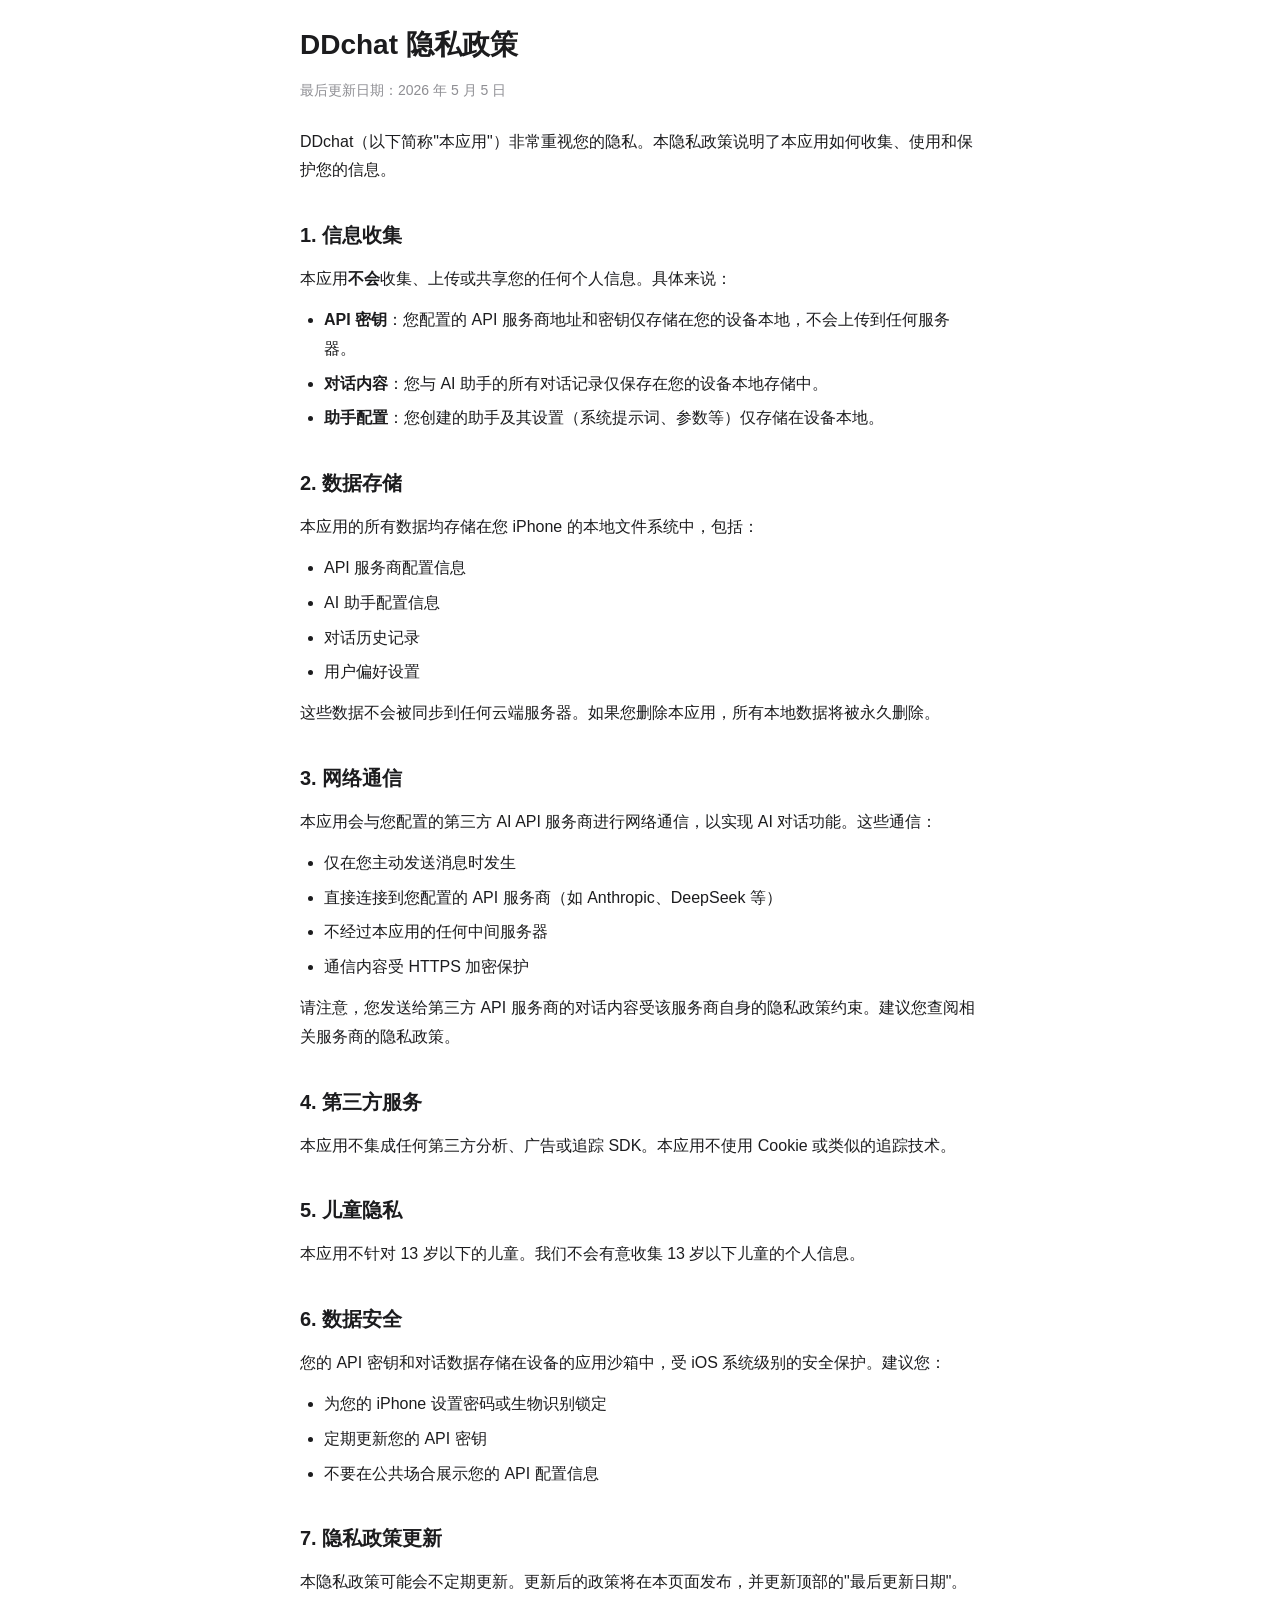
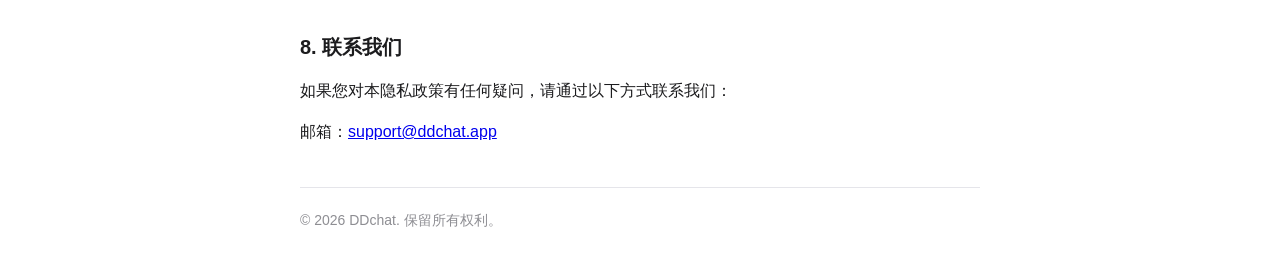
==== privacy-policy.html @ 6ab1c4fa "合规整改：移除元数据中 OpenAI 相关引用 针对 App Store 中国大陆 Guideline 5 - Legal 审核要求， 移除官网与隐私政策中对 OpenAI 的引用，改为列举已在 中国" ====
<!DOCTYPE html>
<html lang="zh-CN">
<head>
<meta charset="UTF-8">
<meta name="viewport" content="width=device-width, initial-scale=1.0">
<title>DDchat 隐私政策</title>
<style>
  * { margin: 0; padding: 0; box-sizing: border-box; }
  body { font-family: -apple-system, 'SF Pro Text', 'PingFang SC', sans-serif; font-size: 16px; line-height: 1.8; color: #1c1c1e; background: #fff; padding: 20px; max-width: 720px; margin: 0 auto; }
  h1 { font-size: 28px; font-weight: 700; margin-bottom: 8px; }
  h2 { font-size: 20px; font-weight: 600; margin-top: 32px; margin-bottom: 12px; }
  p { margin-bottom: 12px; }
  ul { padding-left: 1.5em; margin-bottom: 12px; }
  li { margin-bottom: 6px; }
  .date { font-size: 14px; color: #8e8e93; margin-bottom: 24px; }
  .footer { margin-top: 40px; padding-top: 20px; border-top: 1px solid #e5e5ea; font-size: 14px; color: #8e8e93; }
</style>
</head>
<body>

<h1>DDchat 隐私政策</h1>
<p class="date">最后更新日期：2026 年 5 月 5 日</p>

<p>DDchat（以下简称"本应用"）非常重视您的隐私。本隐私政策说明了本应用如何收集、使用和保护您的信息。</p>

<h2>1. 信息收集</h2>
<p>本应用<strong>不会</strong>收集、上传或共享您的任何个人信息。具体来说：</p>
<ul>
  <li><strong>API 密钥</strong>：您配置的 API 服务商地址和密钥仅存储在您的设备本地，不会上传到任何服务器。</li>
  <li><strong>对话内容</strong>：您与 AI 助手的所有对话记录仅保存在您的设备本地存储中。</li>
  <li><strong>助手配置</strong>：您创建的助手及其设置（系统提示词、参数等）仅存储在设备本地。</li>
</ul>

<h2>2. 数据存储</h2>
<p>本应用的所有数据均存储在您 iPhone 的本地文件系统中，包括：</p>
<ul>
  <li>API 服务商配置信息</li>
  <li>AI 助手配置信息</li>
  <li>对话历史记录</li>
  <li>用户偏好设置</li>
</ul>
<p>这些数据不会被同步到任何云端服务器。如果您删除本应用，所有本地数据将被永久删除。</p>

<h2>3. 网络通信</h2>
<p>本应用会与您配置的第三方 AI API 服务商进行网络通信，以实现 AI 对话功能。这些通信：</p>
<ul>
  <li>仅在您主动发送消息时发生</li>
  <li>直接连接到您配置的 API 服务商（如 Anthropic、DeepSeek 等）</li>
  <li>不经过本应用的任何中间服务器</li>
  <li>通信内容受 HTTPS 加密保护</li>
</ul>
<p>请注意，您发送给第三方 API 服务商的对话内容受该服务商自身的隐私政策约束。建议您查阅相关服务商的隐私政策。</p>

<h2>4. 第三方服务</h2>
<p>本应用不集成任何第三方分析、广告或追踪 SDK。本应用不使用 Cookie 或类似的追踪技术。</p>

<h2>5. 儿童隐私</h2>
<p>本应用不针对 13 岁以下的儿童。我们不会有意收集 13 岁以下儿童的个人信息。</p>

<h2>6. 数据安全</h2>
<p>您的 API 密钥和对话数据存储在设备的应用沙箱中，受 iOS 系统级别的安全保护。建议您：</p>
<ul>
  <li>为您的 iPhone 设置密码或生物识别锁定</li>
  <li>定期更新您的 API 密钥</li>
  <li>不要在公共场合展示您的 API 配置信息</li>
</ul>

<h2>7. 隐私政策更新</h2>
<p>本隐私政策可能会不定期更新。更新后的政策将在本页面发布，并更新顶部的"最后更新日期"。</p>

<h2>8. 联系我们</h2>
<p>如果您对本隐私政策有任何疑问，请通过以下方式联系我们：</p>
<p>邮箱：<a href="mailto:support@ddchat.app">support@ddchat.app</a></p>

<div class="footer">
  <p>&copy; 2026 DDchat. 保留所有权利。</p>
</div>

</body>
</html>
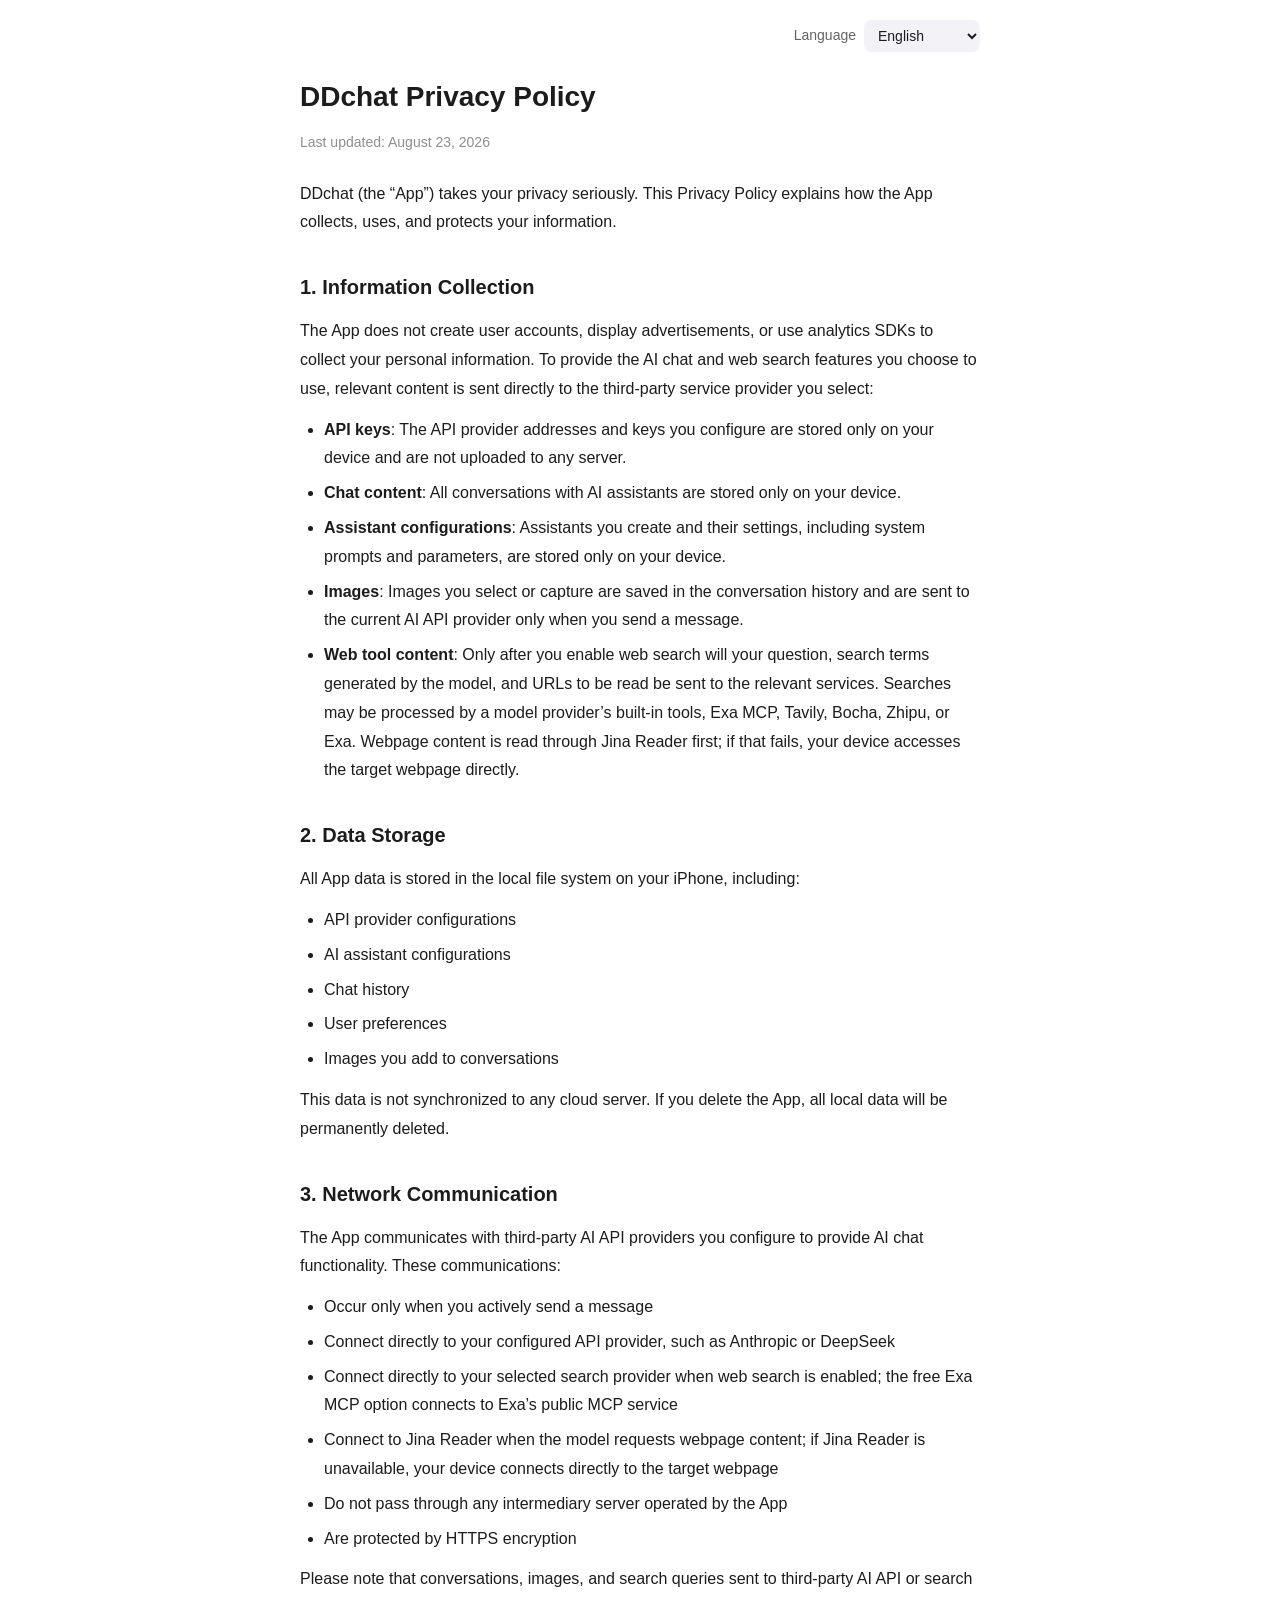
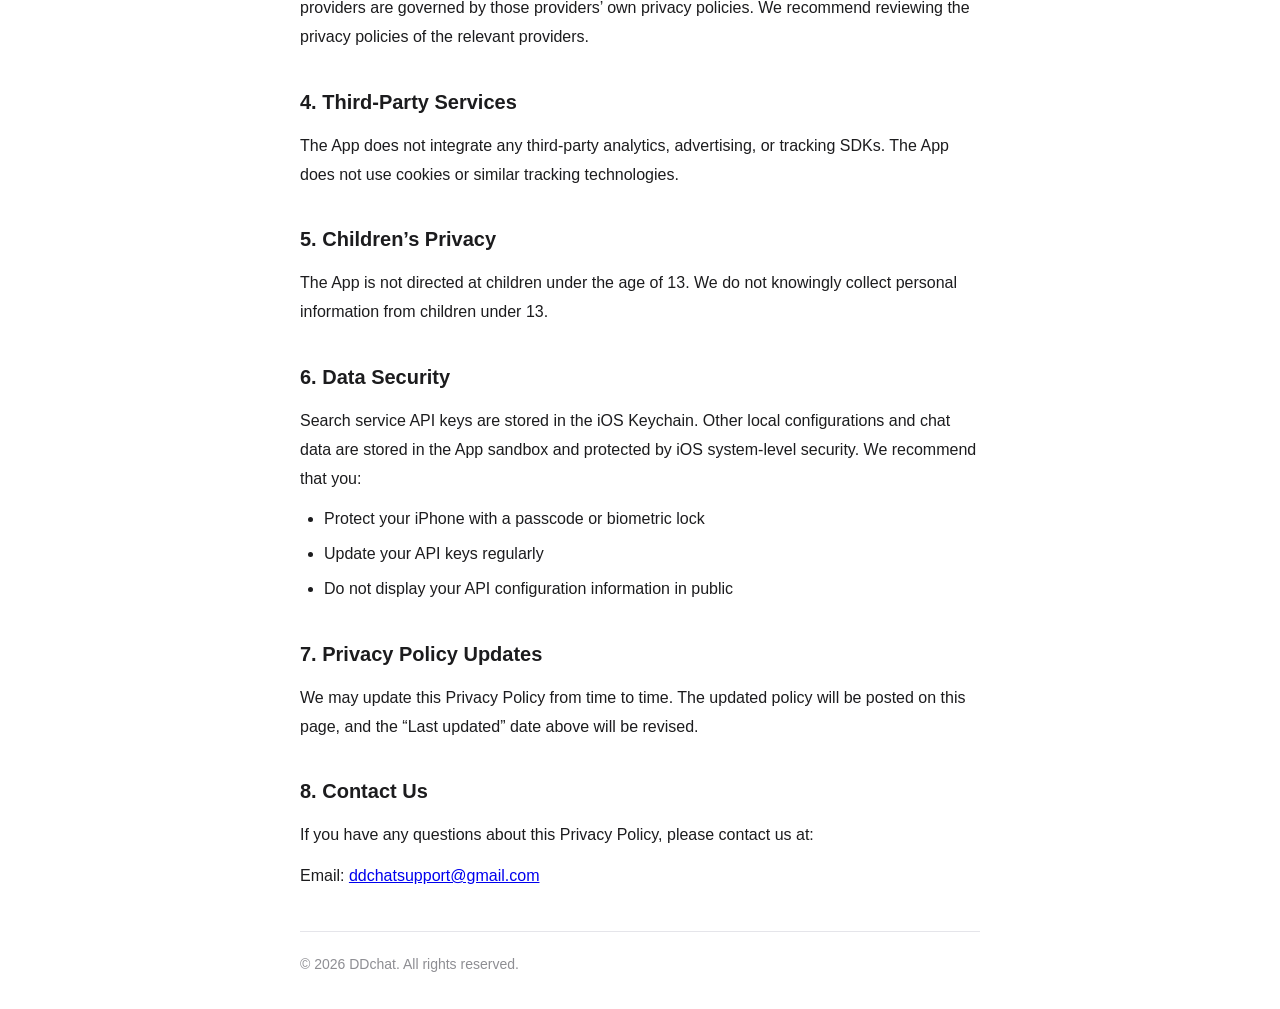
==== commit 2c21d27d: "docs: update multilingual privacy policy" ====
--- a/privacy-policy.html
+++ b/privacy-policy.html
@@ -1,5 +1,5 @@
 <!DOCTYPE html>
-<html lang="zh-CN">
+<html lang="zh-Hans">
 <head>
 <meta charset="UTF-8">
 <meta name="viewport" content="width=device-width, initial-scale=1.0">
@@ -7,6 +7,9 @@
 <style>
   * { margin: 0; padding: 0; box-sizing: border-box; }
   body { font-family: -apple-system, 'SF Pro Text', 'PingFang SC', sans-serif; font-size: 16px; line-height: 1.8; color: #1c1c1e; background: #fff; padding: 20px; max-width: 720px; margin: 0 auto; }
+  .language-bar { display: flex; justify-content: flex-end; align-items: center; gap: 8px; margin-bottom: 20px; }
+  .language-bar label { font-size: 14px; color: #636366; }
+  .language-bar select { font: inherit; font-size: 14px; color: #1c1c1e; background: #f2f2f7; border: 0; border-radius: 8px; padding: 7px 30px 7px 10px; }
   h1 { font-size: 28px; font-weight: 700; margin-bottom: 8px; }
   h2 { font-size: 20px; font-weight: 600; margin-top: 32px; margin-bottom: 12px; }
   p { margin-bottom: 12px; }
@@ -14,67 +17,383 @@
   li { margin-bottom: 6px; }
   .date { font-size: 14px; color: #8e8e93; margin-bottom: 24px; }
   .footer { margin-top: 40px; padding-top: 20px; border-top: 1px solid #e5e5ea; font-size: 14px; color: #8e8e93; }
+  [hidden] { display: none !important; }
 </style>
 </head>
 <body>
 
-<h1>DDchat 隐私政策</h1>
-<p class="date">最后更新日期：2026 年 5 月 5 日</p>
-
-<p>DDchat（以下简称"本应用"）非常重视您的隐私。本隐私政策说明了本应用如何收集、使用和保护您的信息。</p>
-
-<h2>1. 信息收集</h2>
-<p>本应用<strong>不会</strong>收集、上传或共享您的任何个人信息。具体来说：</p>
-<ul>
-  <li><strong>API 密钥</strong>：您配置的 API 服务商地址和密钥仅存储在您的设备本地，不会上传到任何服务器。</li>
-  <li><strong>对话内容</strong>：您与 AI 助手的所有对话记录仅保存在您的设备本地存储中。</li>
-  <li><strong>助手配置</strong>：您创建的助手及其设置（系统提示词、参数等）仅存储在设备本地。</li>
-</ul>
-
-<h2>2. 数据存储</h2>
-<p>本应用的所有数据均存储在您 iPhone 的本地文件系统中，包括：</p>
-<ul>
-  <li>API 服务商配置信息</li>
-  <li>AI 助手配置信息</li>
-  <li>对话历史记录</li>
-  <li>用户偏好设置</li>
-</ul>
-<p>这些数据不会被同步到任何云端服务器。如果您删除本应用，所有本地数据将被永久删除。</p>
-
-<h2>3. 网络通信</h2>
-<p>本应用会与您配置的第三方 AI API 服务商进行网络通信，以实现 AI 对话功能。这些通信：</p>
-<ul>
-  <li>仅在您主动发送消息时发生</li>
-  <li>直接连接到您配置的 API 服务商（如 Anthropic、DeepSeek 等）</li>
-  <li>不经过本应用的任何中间服务器</li>
-  <li>通信内容受 HTTPS 加密保护</li>
-</ul>
-<p>请注意，您发送给第三方 API 服务商的对话内容受该服务商自身的隐私政策约束。建议您查阅相关服务商的隐私政策。</p>
-
-<h2>4. 第三方服务</h2>
-<p>本应用不集成任何第三方分析、广告或追踪 SDK。本应用不使用 Cookie 或类似的追踪技术。</p>
-
-<h2>5. 儿童隐私</h2>
-<p>本应用不针对 13 岁以下的儿童。我们不会有意收集 13 岁以下儿童的个人信息。</p>
-
-<h2>6. 数据安全</h2>
-<p>您的 API 密钥和对话数据存储在设备的应用沙箱中，受 iOS 系统级别的安全保护。建议您：</p>
-<ul>
-  <li>为您的 iPhone 设置密码或生物识别锁定</li>
-  <li>定期更新您的 API 密钥</li>
-  <li>不要在公共场合展示您的 API 配置信息</li>
-</ul>
-
-<h2>7. 隐私政策更新</h2>
-<p>本隐私政策可能会不定期更新。更新后的政策将在本页面发布，并更新顶部的"最后更新日期"。</p>
-
-<h2>8. 联系我们</h2>
-<p>如果您对本隐私政策有任何疑问，请通过以下方式联系我们：</p>
-<p>邮箱：<a href="mailto:support@ddchat.app">support@ddchat.app</a></p>
-
-<div class="footer">
-  <p>&copy; 2026 DDchat. 保留所有权利。</p>
+<div class="language-bar">
+  <label for="language-select">Language</label>
+  <select id="language-select" aria-label="Language">
+    <option value="zh-Hans">简体中文</option>
+    <option value="zh-Hant">繁體中文</option>
+    <option value="en">English</option>
+    <option value="ja">日本語</option>
+    <option value="ko">한국어</option>
+  </select>
 </div>
+
+<main>
+  <article data-language="zh-Hans">
+    <h1>DDchat 隐私政策</h1>
+    <p class="date">最后更新日期：2026 年 8 月 23 日</p>
+
+    <p>DDchat（以下简称“本应用”）非常重视您的隐私。本隐私政策说明了本应用如何收集、使用和保护您的信息。</p>
+
+    <h2>1. 信息收集</h2>
+    <p>本应用不会建立账号、投放广告或使用分析 SDK 收集您的个人信息。为提供您主动使用的 AI 对话与联网搜索功能，相关内容会直接发送给您选择的第三方服务商：</p>
+    <ul>
+      <li><strong>API 密钥</strong>：您配置的 API 服务商地址和密钥仅存储在您的设备本地，不会上传到任何服务器。</li>
+      <li><strong>对话内容</strong>：您与 AI 助手的所有对话记录仅保存在您的设备本地存储中。</li>
+      <li><strong>助手配置</strong>：您创建的助手及其设置（系统提示词、参数等）仅存储在设备本地。</li>
+      <li><strong>图片</strong>：您选择或拍摄的图片保存在对话记录中，并仅在发送消息时传给当前 AI API 服务商。</li>
+      <li><strong>联网工具内容</strong>：仅在您开启联网搜索后，您的问题、模型自行生成的搜索词和待读取网页地址才会发送给相应服务。搜索可能由模型服务商内置工具、Exa MCP、Tavily、Bocha、智谱或 Exa 处理；网页正文优先通过 Jina Reader 读取，失败时由您的设备直接访问目标网页。</li>
+    </ul>
+
+    <h2>2. 数据存储</h2>
+    <p>本应用的所有数据均存储在您 iPhone 的本地文件系统中，包括：</p>
+    <ul>
+      <li>API 服务商配置信息</li>
+      <li>AI 助手配置信息</li>
+      <li>对话历史记录</li>
+      <li>用户偏好设置</li>
+      <li>您主动添加到对话中的图片</li>
+    </ul>
+    <p>这些数据不会被同步到任何云端服务器。如果您删除本应用，所有本地数据将被永久删除。</p>
+
+    <h2>3. 网络通信</h2>
+    <p>本应用会与您配置的第三方 AI API 服务商进行网络通信，以实现 AI 对话功能。这些通信：</p>
+    <ul>
+      <li>仅在您主动发送消息时发生</li>
+      <li>直接连接到您配置的 API 服务商（如 Anthropic、DeepSeek 等）</li>
+      <li>开启联网搜索时，直接连接到您选择的搜索服务商；Exa MCP 免费版连接 Exa 的公共 MCP 服务</li>
+      <li>模型调用网页读取时，会连接 Jina Reader；Jina Reader 不可用时，设备会直接连接目标网页</li>
+      <li>不经过本应用的任何中间服务器</li>
+      <li>通信内容受 HTTPS 加密保护</li>
+    </ul>
+    <p>请注意，您发送给第三方 AI API 或搜索服务商的对话、图片和搜索问题受相应服务商自身的隐私政策约束。建议您查阅相关服务商的隐私政策。</p>
+
+    <h2>4. 第三方服务</h2>
+    <p>本应用不集成任何第三方分析、广告或追踪 SDK。本应用不使用 Cookie 或类似的追踪技术。</p>
+
+    <h2>5. 儿童隐私</h2>
+    <p>本应用不针对 13 岁以下的儿童。我们不会有意收集 13 岁以下儿童的个人信息。</p>
+
+    <h2>6. 数据安全</h2>
+    <p>搜索服务 API 密钥保存在 iOS 钥匙串；其他本地配置和对话数据存储在应用沙箱中，受 iOS 系统级别的安全保护。建议您：</p>
+    <ul>
+      <li>为您的 iPhone 设置密码或生物识别锁定</li>
+      <li>定期更新您的 API 密钥</li>
+      <li>不要在公共场合展示您的 API 配置信息</li>
+    </ul>
+
+    <h2>7. 隐私政策更新</h2>
+    <p>本隐私政策可能会不定期更新。更新后的政策将在本页面发布，并更新顶部的“最后更新日期”。</p>
+
+    <h2>8. 联系我们</h2>
+    <p>如果您对本隐私政策有任何疑问，请通过以下方式联系我们：</p>
+    <p>邮箱：<a href="mailto:ddchatsupport@gmail.com">ddchatsupport@gmail.com</a></p>
+
+    <div class="footer"><p>&copy; 2026 DDchat. 保留所有权利。</p></div>
+  </article>
+
+  <article data-language="zh-Hant" hidden>
+    <h1>DDchat 隱私政策</h1>
+    <p class="date">最後更新日期：2026 年 8 月 23 日</p>
+
+    <p>DDchat（以下簡稱「本應用程式」）非常重視您的隱私。本隱私政策說明本應用程式如何收集、使用及保護您的資訊。</p>
+
+    <h2>1. 資訊收集</h2>
+    <p>本應用程式不會建立帳號、投放廣告或使用分析 SDK 收集您的個人資訊。為提供您主動使用的 AI 對話與聯網搜尋功能，相關內容會直接傳送給您選擇的第三方服務供應商：</p>
+    <ul>
+      <li><strong>API 金鑰</strong>：您設定的 API 服務供應商位址與金鑰僅儲存在您的裝置本機，不會上傳至任何伺服器。</li>
+      <li><strong>對話內容</strong>：您與 AI 助手的所有對話記錄僅保存在您的裝置本機儲存空間中。</li>
+      <li><strong>助手設定</strong>：您建立的助手及其設定（系統提示詞、參數等）僅儲存在裝置本機。</li>
+      <li><strong>圖片</strong>：您選擇或拍攝的圖片會保存在對話記錄中，並僅在傳送訊息時傳送給目前的 AI API 服務供應商。</li>
+      <li><strong>聯網工具內容</strong>：只有在您開啟聯網搜尋後，您的問題、模型自行產生的搜尋詞及待讀取的網頁位址才會傳送給相關服務。搜尋可能由模型服務供應商的內建工具、Exa MCP、Tavily、Bocha、智譜或 Exa 處理；網頁正文會優先透過 Jina Reader 讀取，失敗時由您的裝置直接存取目標網頁。</li>
+    </ul>
+
+    <h2>2. 資料儲存</h2>
+    <p>本應用程式的所有資料均儲存在您 iPhone 的本機檔案系統中，包括：</p>
+    <ul>
+      <li>API 服務供應商設定資訊</li>
+      <li>AI 助手設定資訊</li>
+      <li>對話歷史記錄</li>
+      <li>使用者偏好設定</li>
+      <li>您主動加入對話的圖片</li>
+    </ul>
+    <p>這些資料不會同步至任何雲端伺服器。如果您刪除本應用程式，所有本機資料將被永久刪除。</p>
+
+    <h2>3. 網路通訊</h2>
+    <p>本應用程式會與您設定的第三方 AI API 服務供應商進行網路通訊，以提供 AI 對話功能。這些通訊：</p>
+    <ul>
+      <li>僅在您主動傳送訊息時發生</li>
+      <li>直接連線至您設定的 API 服務供應商（如 Anthropic、DeepSeek 等）</li>
+      <li>開啟聯網搜尋時，直接連線至您選擇的搜尋服務供應商；Exa MCP 免費版會連線至 Exa 的公共 MCP 服務</li>
+      <li>模型呼叫網頁讀取時，會連線至 Jina Reader；Jina Reader 無法使用時，裝置會直接連線至目標網頁</li>
+      <li>不會經過本應用程式的任何中介伺服器</li>
+      <li>通訊內容受 HTTPS 加密保護</li>
+    </ul>
+    <p>請注意，您傳送給第三方 AI API 或搜尋服務供應商的對話、圖片及搜尋問題，受相關服務供應商本身的隱私政策約束。建議您查閱相關服務供應商的隱私政策。</p>
+
+    <h2>4. 第三方服務</h2>
+    <p>本應用程式不整合任何第三方分析、廣告或追蹤 SDK。本應用程式不使用 Cookie 或類似的追蹤技術。</p>
+
+    <h2>5. 兒童隱私</h2>
+    <p>本應用程式並非針對 13 歲以下兒童。我們不會有意收集 13 歲以下兒童的個人資訊。</p>
+
+    <h2>6. 資料安全</h2>
+    <p>搜尋服務 API 金鑰保存在 iOS 鑰匙圈中；其他本機設定及對話資料儲存在應用程式沙箱內，受 iOS 系統層級的安全保護。建議您：</p>
+    <ul>
+      <li>為您的 iPhone 設定密碼或生物辨識鎖定</li>
+      <li>定期更新您的 API 金鑰</li>
+      <li>不要在公共場所展示您的 API 設定資訊</li>
+    </ul>
+
+    <h2>7. 隱私政策更新</h2>
+    <p>本隱私政策可能不定期更新。更新後的政策將發布於本頁面，並更新頁面頂部的「最後更新日期」。</p>
+
+    <h2>8. 聯絡我們</h2>
+    <p>如果您對本隱私政策有任何疑問，請透過以下方式聯絡我們：</p>
+    <p>電子郵件：<a href="mailto:ddchatsupport@gmail.com">ddchatsupport@gmail.com</a></p>
+
+    <div class="footer"><p>&copy; 2026 DDchat. 保留所有權利。</p></div>
+  </article>
+
+  <article data-language="en" hidden>
+    <h1>DDchat Privacy Policy</h1>
+    <p class="date">Last updated: August 23, 2026</p>
+
+    <p>DDchat (the “App”) takes your privacy seriously. This Privacy Policy explains how the App collects, uses, and protects your information.</p>
+
+    <h2>1. Information Collection</h2>
+    <p>The App does not create user accounts, display advertisements, or use analytics SDKs to collect your personal information. To provide the AI chat and web search features you choose to use, relevant content is sent directly to the third-party service provider you select:</p>
+    <ul>
+      <li><strong>API keys</strong>: The API provider addresses and keys you configure are stored only on your device and are not uploaded to any server.</li>
+      <li><strong>Chat content</strong>: All conversations with AI assistants are stored only on your device.</li>
+      <li><strong>Assistant configurations</strong>: Assistants you create and their settings, including system prompts and parameters, are stored only on your device.</li>
+      <li><strong>Images</strong>: Images you select or capture are saved in the conversation history and are sent to the current AI API provider only when you send a message.</li>
+      <li><strong>Web tool content</strong>: Only after you enable web search will your question, search terms generated by the model, and URLs to be read be sent to the relevant services. Searches may be processed by a model provider’s built-in tools, Exa MCP, Tavily, Bocha, Zhipu, or Exa. Webpage content is read through Jina Reader first; if that fails, your device accesses the target webpage directly.</li>
+    </ul>
+
+    <h2>2. Data Storage</h2>
+    <p>All App data is stored in the local file system on your iPhone, including:</p>
+    <ul>
+      <li>API provider configurations</li>
+      <li>AI assistant configurations</li>
+      <li>Chat history</li>
+      <li>User preferences</li>
+      <li>Images you add to conversations</li>
+    </ul>
+    <p>This data is not synchronized to any cloud server. If you delete the App, all local data will be permanently deleted.</p>
+
+    <h2>3. Network Communication</h2>
+    <p>The App communicates with third-party AI API providers you configure to provide AI chat functionality. These communications:</p>
+    <ul>
+      <li>Occur only when you actively send a message</li>
+      <li>Connect directly to your configured API provider, such as Anthropic or DeepSeek</li>
+      <li>Connect directly to your selected search provider when web search is enabled; the free Exa MCP option connects to Exa’s public MCP service</li>
+      <li>Connect to Jina Reader when the model requests webpage content; if Jina Reader is unavailable, your device connects directly to the target webpage</li>
+      <li>Do not pass through any intermediary server operated by the App</li>
+      <li>Are protected by HTTPS encryption</li>
+    </ul>
+    <p>Please note that conversations, images, and search queries sent to third-party AI API or search providers are governed by those providers’ own privacy policies. We recommend reviewing the privacy policies of the relevant providers.</p>
+
+    <h2>4. Third-Party Services</h2>
+    <p>The App does not integrate any third-party analytics, advertising, or tracking SDKs. The App does not use cookies or similar tracking technologies.</p>
+
+    <h2>5. Children’s Privacy</h2>
+    <p>The App is not directed at children under the age of 13. We do not knowingly collect personal information from children under 13.</p>
+
+    <h2>6. Data Security</h2>
+    <p>Search service API keys are stored in the iOS Keychain. Other local configurations and chat data are stored in the App sandbox and protected by iOS system-level security. We recommend that you:</p>
+    <ul>
+      <li>Protect your iPhone with a passcode or biometric lock</li>
+      <li>Update your API keys regularly</li>
+      <li>Do not display your API configuration information in public</li>
+    </ul>
+
+    <h2>7. Privacy Policy Updates</h2>
+    <p>We may update this Privacy Policy from time to time. The updated policy will be posted on this page, and the “Last updated” date above will be revised.</p>
+
+    <h2>8. Contact Us</h2>
+    <p>If you have any questions about this Privacy Policy, please contact us at:</p>
+    <p>Email: <a href="mailto:ddchatsupport@gmail.com">ddchatsupport@gmail.com</a></p>
+
+    <div class="footer"><p>&copy; 2026 DDchat. All rights reserved.</p></div>
+  </article>
+
+  <article data-language="ja" hidden>
+    <h1>DDchat プライバシーポリシー</h1>
+    <p class="date">最終更新日：2026年8月23日</p>
+
+    <p>DDchat（以下「本アプリ」）は、お客様のプライバシーを重視しています。本プライバシーポリシーでは、本アプリがお客様の情報をどのように収集、利用、保護するかについて説明します。</p>
+
+    <h2>1. 情報の収集</h2>
+    <p>本アプリは、ユーザーアカウントの作成、広告の表示、または分析 SDK を使用した個人情報の収集を行いません。お客様が選択して利用する AI チャットおよびウェブ検索機能を提供するため、関連する内容はお客様が選択した第三者サービスプロバイダーへ直接送信されます。</p>
+    <ul>
+      <li><strong>API キー</strong>：設定した API プロバイダーのアドレスとキーはお客様の端末内にのみ保存され、いかなるサーバーにもアップロードされません。</li>
+      <li><strong>チャット内容</strong>：AI アシスタントとのすべての会話履歴は、お客様の端末内にのみ保存されます。</li>
+      <li><strong>アシスタント設定</strong>：作成したアシスタントとその設定（システムプロンプト、パラメータなど）は、端末内にのみ保存されます。</li>
+      <li><strong>画像</strong>：選択または撮影した画像は会話履歴に保存され、メッセージの送信時にのみ、現在の AI API プロバイダーへ送信されます。</li>
+      <li><strong>ウェブツールの内容</strong>：ウェブ検索を有効にした場合に限り、お客様の質問、モデルが生成した検索語、読み取り対象のウェブページ URL が関連サービスへ送信されます。検索は、モデルプロバイダーの内蔵ツール、Exa MCP、Tavily、Bocha、Zhipu、または Exa によって処理される場合があります。ウェブページ本文はまず Jina Reader を通じて読み取られ、失敗した場合はお客様の端末から対象ページへ直接アクセスします。</li>
+    </ul>
+
+    <h2>2. データの保存</h2>
+    <p>本アプリのすべてのデータは、お客様の iPhone のローカルファイルシステムに保存されます。これには以下が含まれます。</p>
+    <ul>
+      <li>API プロバイダーの設定情報</li>
+      <li>AI アシスタントの設定情報</li>
+      <li>チャット履歴</li>
+      <li>ユーザー設定</li>
+      <li>会話に追加した画像</li>
+    </ul>
+    <p>これらのデータがクラウドサーバーへ同期されることはありません。本アプリを削除すると、すべてのローカルデータは完全に削除されます。</p>
+
+    <h2>3. ネットワーク通信</h2>
+    <p>本アプリは、AI チャット機能を提供するため、お客様が設定した第三者 AI API プロバイダーと通信します。これらの通信は以下のとおりです。</p>
+    <ul>
+      <li>お客様がメッセージを送信した場合にのみ行われます</li>
+      <li>Anthropic や DeepSeek など、設定した API プロバイダーへ直接接続します</li>
+      <li>ウェブ検索が有効な場合、選択した検索プロバイダーへ直接接続します。Exa MCP の無料版は Exa の公開 MCP サービスへ接続します</li>
+      <li>モデルがウェブページの読み取りを要求した場合、Jina Reader へ接続します。Jina Reader が利用できない場合は、端末から対象ページへ直接接続します</li>
+      <li>本アプリが運営する中継サーバーを経由しません</li>
+      <li>通信内容は HTTPS 暗号化によって保護されます</li>
+    </ul>
+    <p>第三者の AI API または検索プロバイダーへ送信される会話、画像、検索内容には、各プロバイダーのプライバシーポリシーが適用されます。該当するプロバイダーのプライバシーポリシーをご確認ください。</p>
+
+    <h2>4. 第三者サービス</h2>
+    <p>本アプリは、第三者の分析、広告、追跡 SDK を一切組み込んでいません。また、Cookie または類似の追跡技術を使用しません。</p>
+
+    <h2>5. お子様のプライバシー</h2>
+    <p>本アプリは 13 歳未満のお子様を対象としていません。13 歳未満のお子様の個人情報を意図的に収集することはありません。</p>
+
+    <h2>6. データセキュリティ</h2>
+    <p>検索サービスの API キーは iOS キーチェーンに保存されます。その他のローカル設定とチャットデータはアプリのサンドボックス内に保存され、iOS のシステムレベルのセキュリティによって保護されます。以下を推奨します。</p>
+    <ul>
+      <li>iPhone にパスコードまたは生体認証ロックを設定する</li>
+      <li>API キーを定期的に更新する</li>
+      <li>公共の場で API 設定情報を表示しない</li>
+    </ul>
+
+    <h2>7. プライバシーポリシーの更新</h2>
+    <p>本プライバシーポリシーは随時更新される場合があります。更新後のポリシーは本ページに掲載し、上部の「最終更新日」も更新します。</p>
+
+    <h2>8. お問い合わせ</h2>
+    <p>本プライバシーポリシーに関するご質問は、以下のメールアドレスまでお問い合わせください。</p>
+    <p>メール：<a href="mailto:ddchatsupport@gmail.com">ddchatsupport@gmail.com</a></p>
+
+    <div class="footer"><p>&copy; 2026 DDchat. All rights reserved.</p></div>
+  </article>
+
+  <article data-language="ko" hidden>
+    <h1>DDchat 개인정보 처리방침</h1>
+    <p class="date">최종 업데이트: 2026년 8월 23일</p>
+
+    <p>DDchat(이하 “본 앱”)은 사용자의 개인정보를 중요하게 생각합니다. 본 개인정보 처리방침은 본 앱이 사용자의 정보를 수집, 이용 및 보호하는 방법을 설명합니다.</p>
+
+    <h2>1. 정보 수집</h2>
+    <p>본 앱은 사용자 계정을 생성하거나 광고를 표시하지 않으며, 분석 SDK를 사용하여 개인정보를 수집하지 않습니다. 사용자가 선택하여 이용하는 AI 대화 및 웹 검색 기능을 제공하기 위해 관련 콘텐츠가 사용자가 선택한 제3자 서비스 제공업체에 직접 전송됩니다.</p>
+    <ul>
+      <li><strong>API 키</strong>: 사용자가 설정한 API 제공업체 주소와 키는 사용자의 기기에만 저장되며 어떠한 서버에도 업로드되지 않습니다.</li>
+      <li><strong>대화 내용</strong>: AI 어시스턴트와의 모든 대화 기록은 사용자의 기기에만 저장됩니다.</li>
+      <li><strong>어시스턴트 설정</strong>: 사용자가 생성한 어시스턴트와 해당 설정(시스템 프롬프트, 매개변수 등)은 기기에만 저장됩니다.</li>
+      <li><strong>이미지</strong>: 사용자가 선택하거나 촬영한 이미지는 대화 기록에 저장되며, 메시지를 보낼 때만 현재 AI API 제공업체에 전송됩니다.</li>
+      <li><strong>웹 도구 콘텐츠</strong>: 웹 검색을 활성화한 경우에만 사용자의 질문, 모델이 생성한 검색어 및 읽을 웹페이지 주소가 관련 서비스로 전송됩니다. 검색은 모델 제공업체의 내장 도구, Exa MCP, Tavily, Bocha, Zhipu 또는 Exa에서 처리될 수 있습니다. 웹페이지 본문은 우선 Jina Reader를 통해 읽으며, 실패할 경우 사용자의 기기가 대상 웹페이지에 직접 접속합니다.</li>
+    </ul>
+
+    <h2>2. 데이터 저장</h2>
+    <p>본 앱의 모든 데이터는 다음 항목을 포함하여 사용자의 iPhone 로컬 파일 시스템에 저장됩니다.</p>
+    <ul>
+      <li>API 제공업체 설정 정보</li>
+      <li>AI 어시스턴트 설정 정보</li>
+      <li>대화 기록</li>
+      <li>사용자 환경설정</li>
+      <li>사용자가 대화에 추가한 이미지</li>
+    </ul>
+    <p>이 데이터는 어떠한 클라우드 서버에도 동기화되지 않습니다. 본 앱을 삭제하면 모든 로컬 데이터가 영구적으로 삭제됩니다.</p>
+
+    <h2>3. 네트워크 통신</h2>
+    <p>본 앱은 AI 대화 기능을 제공하기 위해 사용자가 설정한 제3자 AI API 제공업체와 네트워크로 통신합니다. 이러한 통신은 다음과 같습니다.</p>
+    <ul>
+      <li>사용자가 직접 메시지를 보낼 때만 발생합니다</li>
+      <li>Anthropic, DeepSeek 등 사용자가 설정한 API 제공업체에 직접 연결됩니다</li>
+      <li>웹 검색을 활성화하면 사용자가 선택한 검색 제공업체에 직접 연결되며, 무료 Exa MCP 옵션은 Exa의 공개 MCP 서비스에 연결됩니다</li>
+      <li>모델이 웹페이지 읽기를 요청하면 Jina Reader에 연결되며, Jina Reader를 사용할 수 없는 경우 기기가 대상 웹페이지에 직접 연결됩니다</li>
+      <li>본 앱이 운영하는 어떠한 중간 서버도 거치지 않습니다</li>
+      <li>통신 내용은 HTTPS 암호화로 보호됩니다</li>
+    </ul>
+    <p>제3자 AI API 또는 검색 제공업체로 전송되는 대화, 이미지 및 검색 질문에는 해당 제공업체의 개인정보 처리방침이 적용됩니다. 관련 제공업체의 개인정보 처리방침을 확인하시기 바랍니다.</p>
+
+    <h2>4. 제3자 서비스</h2>
+    <p>본 앱에는 제3자 분석, 광고 또는 추적 SDK가 포함되어 있지 않습니다. 본 앱은 쿠키 또는 유사한 추적 기술을 사용하지 않습니다.</p>
+
+    <h2>5. 아동의 개인정보</h2>
+    <p>본 앱은 만 13세 미만 아동을 대상으로 하지 않습니다. 당사는 만 13세 미만 아동의 개인정보를 고의로 수집하지 않습니다.</p>
+
+    <h2>6. 데이터 보안</h2>
+    <p>검색 서비스 API 키는 iOS 키체인에 저장됩니다. 기타 로컬 설정과 대화 데이터는 앱 샌드박스에 저장되며 iOS 시스템 수준의 보안으로 보호됩니다. 다음을 권장합니다.</p>
+    <ul>
+      <li>iPhone에 암호 또는 생체 인증 잠금을 설정하세요</li>
+      <li>API 키를 정기적으로 업데이트하세요</li>
+      <li>공공장소에서 API 설정 정보를 노출하지 마세요</li>
+    </ul>
+
+    <h2>7. 개인정보 처리방침 업데이트</h2>
+    <p>본 개인정보 처리방침은 수시로 업데이트될 수 있습니다. 업데이트된 방침은 이 페이지에 게시되며, 상단의 “최종 업데이트” 날짜도 변경됩니다.</p>
+
+    <h2>8. 문의하기</h2>
+    <p>본 개인정보 처리방침에 관한 질문은 아래 이메일로 문의해 주세요.</p>
+    <p>이메일: <a href="mailto:ddchatsupport@gmail.com">ddchatsupport@gmail.com</a></p>
+
+    <div class="footer"><p>&copy; 2026 DDchat. All rights reserved.</p></div>
+  </article>
+</main>
+
+<script>
+  const languageSelect = document.getElementById('language-select');
+  const policies = Array.from(document.querySelectorAll('[data-language]'));
+  const supportedLanguages = policies.map((policy) => policy.dataset.language);
+  const titles = {
+    'zh-Hans': 'DDchat 隐私政策',
+    'zh-Hant': 'DDchat 隱私政策',
+    en: 'DDchat Privacy Policy',
+    ja: 'DDchat プライバシーポリシー',
+    ko: 'DDchat 개인정보 처리방침'
+  };
+
+  function normalizedLanguage(language) {
+    if (!language) return 'zh-Hans';
+    if (supportedLanguages.includes(language)) return language;
+    const lowercased = language.toLowerCase();
+    if (lowercased.startsWith('zh-hant') || lowercased.startsWith('zh-tw') || lowercased.startsWith('zh-hk')) return 'zh-Hant';
+    if (lowercased.startsWith('zh')) return 'zh-Hans';
+    if (lowercased.startsWith('ja')) return 'ja';
+    if (lowercased.startsWith('ko')) return 'ko';
+    if (lowercased.startsWith('en')) return 'en';
+    return 'en';
+  }
+
+  function showLanguage(language, updateURL = false) {
+    const selectedLanguage = normalizedLanguage(language);
+    policies.forEach((policy) => {
+      policy.hidden = policy.dataset.language !== selectedLanguage;
+    });
+    languageSelect.value = selectedLanguage;
+    document.documentElement.lang = selectedLanguage;
+    document.title = titles[selectedLanguage];
+
+    if (updateURL) {
+      const url = new URL(window.location.href);
+      url.searchParams.set('lang', selectedLanguage);
+      window.history.replaceState({}, '', url);
+    }
+  }
+
+  const requestedLanguage = new URLSearchParams(window.location.search).get('lang');
+  showLanguage(requestedLanguage || navigator.language);
+  languageSelect.addEventListener('change', (event) => showLanguage(event.target.value, true));
+</script>
 
 </body>
 </html>
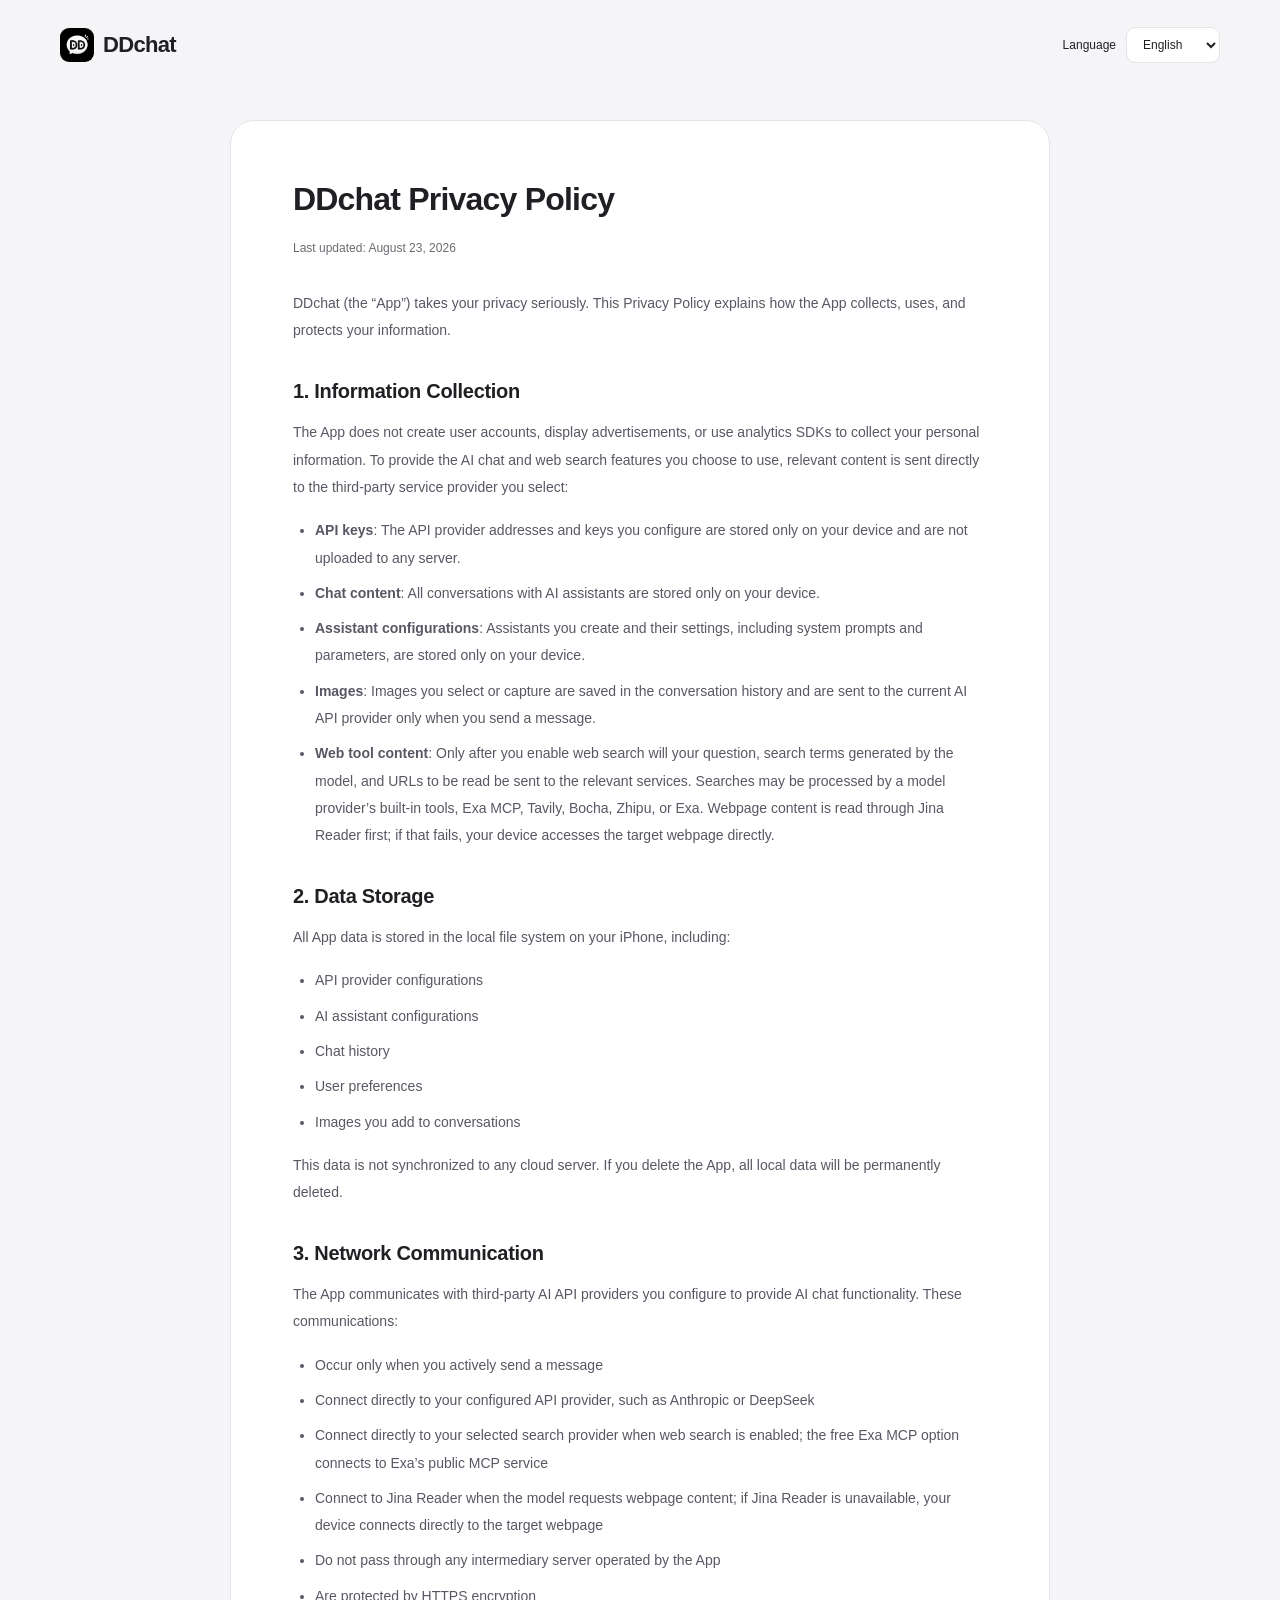
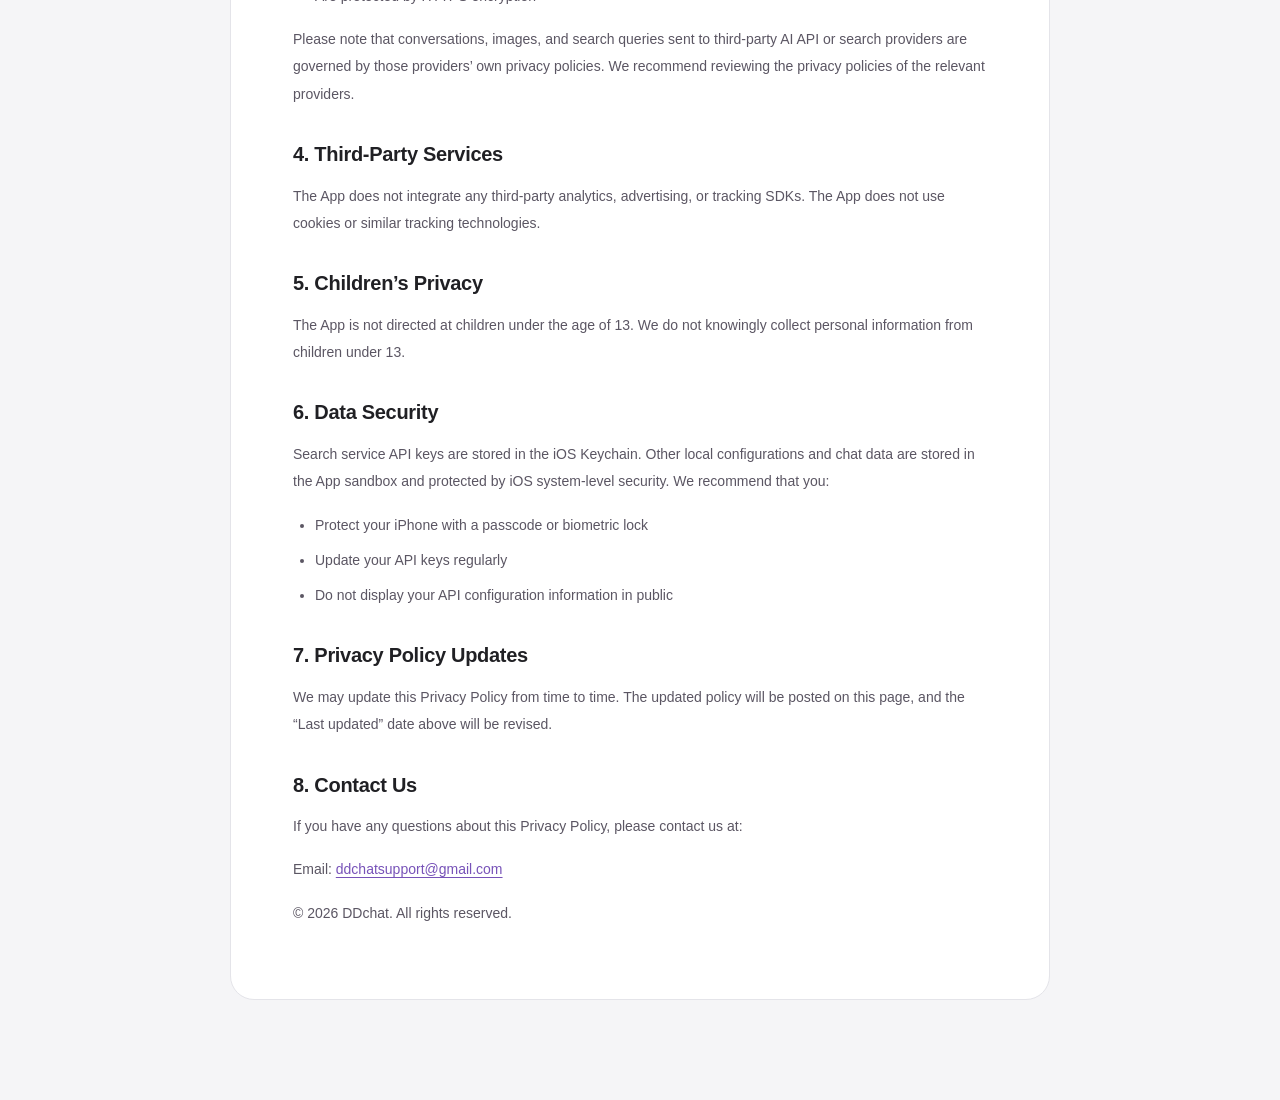
==== commit 28fb0cb8: "feat: launch redesigned DDchat product website Sync the reviewed five-language landing page, interac" ====
--- a/privacy-policy.html
+++ b/privacy-policy.html
@@ -4,24 +4,14 @@
 <meta charset="UTF-8">
 <meta name="viewport" content="width=device-width, initial-scale=1.0">
 <title>DDchat 隐私政策</title>
-<style>
-  * { margin: 0; padding: 0; box-sizing: border-box; }
-  body { font-family: -apple-system, 'SF Pro Text', 'PingFang SC', sans-serif; font-size: 16px; line-height: 1.8; color: #1c1c1e; background: #fff; padding: 20px; max-width: 720px; margin: 0 auto; }
-  .language-bar { display: flex; justify-content: flex-end; align-items: center; gap: 8px; margin-bottom: 20px; }
-  .language-bar label { font-size: 14px; color: #636366; }
-  .language-bar select { font: inherit; font-size: 14px; color: #1c1c1e; background: #f2f2f7; border: 0; border-radius: 8px; padding: 7px 30px 7px 10px; }
-  h1 { font-size: 28px; font-weight: 700; margin-bottom: 8px; }
-  h2 { font-size: 20px; font-weight: 600; margin-top: 32px; margin-bottom: 12px; }
-  p { margin-bottom: 12px; }
-  ul { padding-left: 1.5em; margin-bottom: 12px; }
-  li { margin-bottom: 6px; }
-  .date { font-size: 14px; color: #8e8e93; margin-bottom: 24px; }
-  .footer { margin-top: 40px; padding-top: 20px; border-top: 1px solid #e5e5ea; font-size: 14px; color: #8e8e93; }
-  [hidden] { display: none !important; }
-</style>
+<meta name="theme-color" content="#f7f6f9">
+<link rel="icon" href="assets/app-icon.webp" type="image/webp">
+<link rel="stylesheet" href="assets/site.css">
 </head>
-<body>
-
+<body class="policy-page">
+
+<header class="container policy-header">
+  <a class="brand" id="policy-home" href="index.html?lang=zh-Hans"><img src="assets/app-icon.webp" width="34" height="34" alt=""><span>DDchat</span></a>
 <div class="language-bar">
   <label for="language-select">Language</label>
   <select id="language-select" aria-label="Language">
@@ -32,6 +22,7 @@
     <option value="ko">한국어</option>
   </select>
 </div>
+</header>
 
 <main>
   <article data-language="zh-Hans">
@@ -382,6 +373,8 @@
     languageSelect.value = selectedLanguage;
     document.documentElement.lang = selectedLanguage;
     document.title = titles[selectedLanguage];
+    document.getElementById('policy-home').href = 'index.html?lang=' + encodeURIComponent(selectedLanguage);
+    try { window.localStorage.setItem('ddchat-language', selectedLanguage); } catch (_) {}
 
     if (updateURL) {
       const url = new URL(window.location.href);
@@ -391,7 +384,9 @@
   }
 
   const requestedLanguage = new URLSearchParams(window.location.search).get('lang');
-  showLanguage(requestedLanguage || navigator.language);
+  let savedLanguage;
+  try { savedLanguage = window.localStorage.getItem('ddchat-language'); } catch (_) {}
+  showLanguage(requestedLanguage || savedLanguage || navigator.language);
   languageSelect.addEventListener('change', (event) => showLanguage(event.target.value, true));
 </script>
 
--- a/assets/site.css
+++ b/assets/site.css
@@ -0,0 +1,2235 @@
+/* DDchat: system type, quiet surfaces, and the real app in focus. */
+:root {
+  color-scheme:light;
+  --paper:#fff;
+  --background:#f5f5f7;
+  --ink:#202024;
+  --secondary:#6b6b73;
+  --accent:#7752b8;
+  --line:#e4e4e9;
+  --font:-apple-system,BlinkMacSystemFont,"SF Pro Display","PingFang SC","Hiragino Sans GB","Hiragino Kaku Gothic ProN","Apple SD Gothic Neo","Segoe UI",sans-serif;
+  --page-width:1160px
+}
+
+* {
+  box-sizing:border-box
+}
+
+html {
+  scroll-behavior:smooth;
+  scroll-padding-top:92px
+}
+
+body {
+  margin:0;
+  background:var(--paper);
+  color:var(--ink);
+  font-family:var(--font);
+  font-size:16px;
+  line-height:1.75;
+  -webkit-font-smoothing:antialiased
+}
+
+body.dialog-open {
+  overflow:hidden
+}
+
+h1,h2,h3,p,figure {
+  margin:0
+}
+
+h1,h2,h3 {
+  text-wrap:balance
+}
+
+h2 {
+  font-size:clamp(34px,3.8vw,48px);
+  line-height:1.28;
+  letter-spacing:-.045em;
+  font-weight:650;
+  white-space:pre-line
+}
+
+a {
+  color:inherit;
+  text-decoration:none
+}
+
+button,select {
+  font:inherit;
+  color:inherit
+}
+
+button {
+  cursor:pointer;
+  border:0
+}
+
+button,summary,select {
+  -webkit-tap-highlight-color:transparent
+}
+
+img {
+  display:block;
+  max-width:100%
+}
+
+[hidden] {
+  display:none!important
+}
+
+::selection {
+  color:#32204c;
+  background:#e5dcf2
+}
+
+:focus-visible {
+  outline:3px solid #8661be;
+  outline-offset:5px
+}
+
+.container {
+  width:min(var(--page-width),calc(100% - 96px));
+  margin-inline:auto
+}
+
+.section {
+  padding-block:112px
+}
+
+.icon-definitions {
+  position:absolute;
+  width:0;
+  height:0;
+  overflow:hidden
+}
+
+.icon {
+  display:inline-block;
+  flex:0 0 auto;
+  width:24px;
+  height:24px;
+  fill:none;
+  stroke:currentColor;
+  stroke-width:1.6;
+  stroke-linecap:round;
+  stroke-linejoin:round;
+  vertical-align:middle
+}
+
+.icon.apple {
+  fill:currentColor;
+  stroke:none
+}
+
+.sr-only {
+  position:absolute;
+  width:1px;
+  height:1px;
+  padding:0;
+  margin:-1px;
+  overflow:hidden;
+  clip:rect(0,0,0,0);
+  white-space:nowrap;
+  border:0
+}
+
+.skip-link {
+  position:fixed;
+  top:12px;
+  left:16px;
+  padding:10px 18px;
+  z-index:100;
+  border-radius:8px;
+  color:white;
+  background:var(--ink);
+  transform:translateY(-150%)
+}
+
+.skip-link:focus {
+  transform:translateY(0)
+}
+
+/* Persistent navigation and the same direct download action throughout. */
+.site-header {
+  position:sticky;
+  top:0;
+  z-index:20;
+  background:#f5f5f7df;
+  backdrop-filter:blur(24px);
+  -webkit-backdrop-filter:blur(24px);
+  border-bottom:1px solid #20202408
+}
+
+.header-inner {
+  display:flex;
+  align-items:center;
+  min-height:72px;
+  gap:30px
+}
+
+.brand {
+  display:inline-flex;
+  align-items:center;
+  gap:9px;
+  flex-shrink:0;
+  font-size:22px;
+  font-weight:700;
+  letter-spacing:-.7px;
+  line-height:1
+}
+
+.brand img {
+  border-radius:9px
+}
+
+.site-nav {
+  display:flex;
+  align-items:center;
+  gap:30px;
+  margin-inline:auto;
+  padding-left:70px
+}
+
+.site-nav a {
+  display:grid;
+  align-items:center;
+  min-height:44px;
+  color:#55555c;
+  font-size:12px
+}
+
+.site-nav a:hover {
+  color:var(--ink)
+}
+
+.header-actions {
+  display:flex;
+  align-items:center;
+  gap:20px
+}
+
+.language-control {
+  display:flex;
+  align-items:center;
+  gap:5px
+}
+
+.language-control>.icon {
+  width:15px;
+  height:15px
+}
+
+.language-control select {
+  width:86px;
+  min-height:44px;
+  padding:5px 0;
+  border:0;
+  background:transparent;
+  font-size:11px;
+  cursor:pointer
+}
+
+.header-download {
+  display:grid;
+  place-items:center;
+  min-width:62px;
+  min-height:36px;
+  padding:0 15px;
+  background:var(--ink);
+  color:white;
+  border-radius:22px;
+  font-size:12px;
+  white-space:nowrap
+}
+
+.header-download:hover,.store-button:hover {
+  background:#3b3b42
+}
+
+.store-button {
+  display:inline-flex;
+  justify-content:center;
+  align-items:center;
+  gap:7px;
+  min-height:54px;
+  padding:10px 24px 10px 18px;
+  border-radius:30px;
+  background:var(--ink);
+  color:white;
+  font-size:15px;
+  font-weight:540;
+  line-height:1.35;
+  transition:background .18s
+}
+
+.store-button .icon {
+  width:26px;
+  height:26px
+}
+
+.text-button,.text-link {
+  display:inline-flex;
+  align-items:center;
+  gap:9px;
+  min-height:44px;
+  padding:0;
+  background:transparent;
+  color:var(--accent);
+  font-size:13px;
+  font-weight:500
+}
+
+.text-button .icon {
+  width:15px;
+  height:15px
+}
+
+.text-button:hover,.text-link:hover {
+  text-decoration:underline;
+  text-underline-offset:4px
+}
+
+/* A single product reveal. Other changes respond to user input. */
+.hero {
+  overflow:hidden;
+  background:var(--background)
+}
+
+.hero-copy {
+  padding-top:52px;
+  text-align:center;
+  position:relative;
+  z-index:2;
+  animation:intro .75s ease-out both
+}
+
+.platform {
+  color:var(--secondary);
+  font-size:13px;
+  margin-bottom:19px
+}
+
+.hero h1 {
+  font-size:clamp(52px,5.5vw,76px);
+  line-height:1.18;
+  font-weight:680;
+  letter-spacing:-.06em
+}
+
+.hero h1 span {
+  display:block
+}
+
+.hero-description {
+  margin:24px auto 25px;
+  max-width:620px;
+  font-size:17px;
+  line-height:1.85;
+  color:#6a6a72;
+  white-space:pre-line
+}
+
+.hero-note {
+  margin-top:11px;
+  color:#76767d;
+  font-size:11px
+}
+
+.hero-gallery {
+  position:relative;
+  width:1050px;
+  max-width:100%;
+  height:617px;
+  margin:46px auto 0;
+  isolation:isolate;
+  animation:product-reveal 1s .12s ease-out both
+}
+
+.hero-gallery::after {
+  content:"";
+  position:absolute;
+  z-index:5;
+  bottom:-1px;
+  left:-25%;
+  right:-25%;
+  height:112px;
+  pointer-events:none;
+  background:linear-gradient(transparent,var(--background) 98%)
+}
+
+.hero-floor {
+  position:absolute;
+  z-index:-1;
+  left:-10%;
+  right:-10%;
+  top:130px;
+  height:550px;
+  background:radial-gradient(ellipse at 50% 55%,#d6d3e3 0%,#eae9f0 42%,#f5f5f700 70%)
+}
+
+.device {
+  --device-radius:44px;
+  --frame-width:4px;
+  --bezel-width:5px;
+  --corner-scale:1;
+  display:block;
+  padding:var(--frame-width);
+  border-radius:calc(var(--device-radius) * var(--corner-scale));
+  background:linear-gradient(120deg,#fafafa,#a9a9b1 22%,#eae9ed 45%,#aaa8af 78%,#eeeef0);
+  box-shadow:0 0 0 1px #87858f5c,inset 1px 1px 1px #fff,0 20px 45px #27213820,0 5px 8px #17151f15
+}
+
+.device-screen {
+  display:block;
+  overflow:hidden;
+  padding:var(--bezel-width);
+  border-radius:calc((var(--device-radius) - var(--frame-width)) * var(--corner-scale));
+  background:#1c1c20
+}
+
+.device-screen img {
+  width:100%;
+  height:auto;
+  border-radius:calc((var(--device-radius) - var(--frame-width) - var(--bezel-width)) * var(--corner-scale))
+}
+
+/* Gentle smoothing with the same apparent radius and concentric frame insets. */
+@supports (corner-shape:superellipse(1.25)) {
+  .device {
+    --corner-scale:1.16
+  }
+
+  .device,.device-screen,.device-screen img {
+    corner-shape:superellipse(1.25)
+  }
+}
+
+.hero-device {
+  position:absolute;
+  transition:box-shadow .2s
+}
+
+.hero-device:hover {
+  box-shadow:0 0 0 1px #87858f5c,inset 1px 1px 1px #fff,0 24px 60px #27213835
+}
+
+.hero-html {
+  width:306px;
+  top:0;
+  left:calc(50% - 153px);
+  z-index:3
+}
+
+.hero-home {
+  --device-radius:39px;
+  width:268px;
+  top:61px;
+  left:calc(50% - 440px);
+  transform:rotate(-5deg);
+  z-index:2
+}
+
+.hero-search {
+  --device-radius:39px;
+  width:268px;
+  top:61px;
+  right:calc(50% - 440px);
+  transform:rotate(5deg);
+  z-index:2
+}
+
+@keyframes intro {
+  from {
+    opacity:0;
+    transform:translateY(12px)
+  }
+
+  to {
+    opacity:1;
+    transform:none
+  }
+
+}
+
+@keyframes product-reveal {
+  from {
+    opacity:0;
+    transform:translateY(24px)
+  }
+
+  to {
+    opacity:1;
+    transform:none
+  }
+
+}
+
+/* Magnified real screenshots demonstrate the app's visual language. */
+.section-intro {
+  display:flex;
+  align-items:end;
+  justify-content:space-between;
+  gap:64px;
+  margin-bottom:54px
+}
+
+.section-description {
+  max-width:480px;
+  color:var(--secondary);
+  font-size:17px;
+  line-height:1.9
+}
+
+.design-showcase {
+  min-height:416px;
+  display:grid;
+  grid-template-columns:37% 63%;
+  background:#f1f1f6;
+  border-radius:30px;
+  overflow:hidden
+}
+
+.detail-copy {
+  position:relative;
+  z-index:2;
+  padding:82px 0 64px 46px
+}
+
+.detail-copy h3 {
+  font-size:25px;
+  line-height:1.5;
+  letter-spacing:-.025em;
+  font-weight:620;
+  max-width:275px
+}
+
+.detail-copy p {
+  max-width:272px;
+  color:var(--secondary);
+  font-size:14px;
+  line-height:1.9;
+  margin-top:16px
+}
+
+.detail-copy .text-button {
+  margin-top:17px
+}
+
+.detail-visual {
+  position:relative;
+  overflow:hidden;
+  min-height:416px
+}
+
+.detail-crop {
+  position:absolute;
+  inset:0;
+  overflow:hidden
+}
+
+.detail-crop img {
+  position:absolute;
+  width:650px;
+  max-width:none;
+  height:auto;
+  left:28px;
+  bottom:-18px
+}
+
+[data-detail="reading"] .detail-crop img {
+  width:580px;
+  top:-274px;
+  bottom:auto;
+  left:66px
+}
+
+[data-detail="assistants"] .detail-crop img {
+  width:520px;
+  top:-123px;
+  bottom:auto;
+  left:95px
+}
+
+.detail-controls {
+  display:flex;
+  flex-wrap:wrap;
+  width:fit-content;
+  max-width:100%;
+  margin:27px auto 0;
+  gap:5px;
+  padding:5px;
+  border-radius:26px;
+  background:#f0f0f4
+}
+
+.detail-controls button {
+  min-height:40px;
+  padding:7px 21px;
+  border-radius:24px;
+  color:#6c6c75;
+  font-size:13px;
+  background:transparent;
+  transition:background .18s,box-shadow .18s
+}
+
+.detail-controls button[aria-pressed="true"] {
+  background:white;
+  color:var(--ink);
+  box-shadow:0 2px 6px #20202413
+}
+
+.detail-caption {
+  margin-top:12px;
+  color:#7c7c84;
+  text-align:center;
+  font-size:11px
+}
+
+.design-notes {
+  display:grid;
+  grid-template-columns:repeat(3,1fr);
+  gap:38px;
+  margin-top:52px
+}
+
+.design-notes p {
+  display:flex;
+  align-items:start;
+  gap:11px;
+  font-size:13px;
+  color:#62626a
+}
+
+.design-notes .icon {
+  width:20px;
+  height:20px;
+  color:#888092;
+  margin-top:2px
+}
+
+/* API setup remains an approachable native form. */
+.connections {
+  background:var(--background)
+}
+
+.connection-layout,.assistant-layout,.html-layout {
+  display:grid;
+  grid-template-columns:1fr 1fr;
+  gap:90px;
+  align-items:center
+}
+
+.feature-copy {
+  min-width:0
+}
+
+.feature-copy>p {
+  margin-top:24px;
+  color:var(--secondary);
+  font-size:16px;
+  line-height:1.95
+}
+
+.feature-copy>p+p {
+  margin-top:15px
+}
+
+.provider-visual {
+  height:561px;
+  position:relative
+}
+
+.provider-visual::before {
+  content:"";
+  position:absolute;
+  inset:45px -8px 20px;
+  border-radius:50%;
+  background:radial-gradient(ellipse,#d6d6e5,#ededf2 58%,transparent 72%)
+}
+
+.provider-window {
+  position:absolute;
+  top:5px;
+  left:50%;
+  width:358px;
+  height:535px;
+  transform:translateX(-50%) rotate(-3deg);
+  border:1px solid #fff;
+  border-radius:31px;
+  overflow:hidden;
+  box-shadow:0 24px 55px #42404f1d,0 1px 3px #20202410;
+  background:#f1f1f6
+}
+
+.provider-window img {
+  position:absolute;
+  width:100%;
+  height:auto;
+  top:-39px
+}
+
+.image-inspect {
+  position:absolute;
+  bottom:0;
+  right:8px;
+  width:44px;
+  height:44px;
+  display:grid;
+  place-items:center;
+  border-radius:50%;
+  border:1px solid #e1e1e8;
+  background:#ffffffb3;
+  backdrop-filter:blur(12px);
+  -webkit-backdrop-filter:blur(12px);
+  color:#5d5968;
+  z-index:3
+}
+
+.image-inspect .icon {
+  width:19px;
+  height:19px
+}
+
+.provider-names {
+  display:flex;
+  flex-wrap:wrap;
+  align-items:center;
+  gap:9px 22px;
+  margin-top:30px;
+  color:#3e3d45;
+  font-size:15px;
+  font-weight:600;
+  letter-spacing:-.35px
+}
+
+.provider-names span:last-child {
+  font-size:12px;
+  font-weight:400;
+  letter-spacing:0
+}
+
+.feature-copy .small-note {
+  font-size:11px;
+  line-height:1.85;
+  margin-top:17px;
+  color:#7b7a83
+}
+
+/* This example is real HTML, kept visibly inside a conversation. */
+.html-section {
+  background:#202024;
+  color:white
+}
+
+.html-layout {
+  gap:82px;
+  grid-template-columns:.85fr 1.15fr
+}
+
+.html-mark {
+  display:inline-block;
+  font:500 44px/1.1 ui-monospace,"SFMono-Regular",Menlo,monospace;
+  letter-spacing:-5px;
+  color:#bca8e2;
+  margin-bottom:30px
+}
+
+.html-section h2 {
+  font-size:44px
+}
+
+.html-section .feature-copy>p {
+  color:#b8b7c0
+}
+
+.html-section .text-button {
+  color:#d2bdee;
+  margin-top:26px
+}
+
+.html-demo {
+  border:1px solid #ffffff16;
+  background:#f5f5f8;
+  border-radius:24px;
+  overflow:hidden;
+  box-shadow:0 24px 60px #0003;
+  color:var(--ink);
+  min-width:0
+}
+
+.demo-toolbar {
+  padding:17px 18px;
+  display:flex;
+  align-items:center;
+  justify-content:space-between;
+  gap:12px;
+  background:#e9e9ef
+}
+
+.demo-toolbar>span {
+  color:#696975;
+  font-size:11px
+}
+
+.demo-switch {
+  display:flex;
+  padding:3px;
+  background:#dcdce4;
+  border-radius:10px
+}
+
+.demo-switch button {
+  min-height:35px;
+  padding:6px 12px;
+  border-radius:8px;
+  font-size:11px;
+  white-space:nowrap;
+  background:transparent
+}
+
+.demo-switch button[aria-pressed="true"] {
+  background:white;
+  box-shadow:0 1px 4px #20202415
+}
+
+.demo-conversation {
+  padding:35px 28px 20px;
+  min-height:458px
+}
+
+.demo-user {
+  width:fit-content;
+  max-width:94%;
+  margin-left:auto;
+  padding:10px 17px;
+  background:#0078ec;
+  color:white;
+  font-size:14px;
+  border-radius:20px 20px 6px 20px
+}
+
+.demo-reply {
+  margin-top:24px;
+  padding:21px 21px 17px;
+  border:1px solid #e7e7ed;
+  background:#fff;
+  border-radius:7px 22px 22px 22px;
+  font-size:14px;
+  line-height:1.8
+}
+
+.itinerary {
+  margin-top:15px;
+  border:1px solid #e5e3ee;
+  border-radius:13px;
+  background:#f6f5fa;
+  overflow:hidden
+}
+
+.itinerary summary {
+  position:relative;
+  cursor:pointer;
+  font-weight:600;
+  padding:11px 15px 11px 34px;
+  list-style:none;
+  user-select:none
+}
+
+.itinerary summary::-webkit-details-marker {
+  display:none
+}
+
+.itinerary summary::before {
+  content:"";
+  position:absolute;
+  top:19px;
+  left:17px;
+  width:5px;
+  height:5px;
+  border-right:1.5px solid #81728e;
+  border-bottom:1.5px solid #81728e;
+  transform:rotate(-45deg)
+}
+
+.itinerary[open] summary::before {
+  transform:rotate(45deg);
+  top:17px
+}
+
+.itinerary table {
+  width:calc(100% - 28px);
+  border-collapse:collapse;
+  margin:0 14px 10px;
+  font-size:12px
+}
+
+.itinerary th,.itinerary td {
+  padding:10px 6px;
+  border-top:1px solid #e5e3ee;
+  text-align:left
+}
+
+.itinerary th {
+  width:28%;
+  color:#80718e;
+  font-weight:500;
+  font-variant-numeric:tabular-nums
+}
+
+.demo-after {
+  margin-top:16px;
+  color:#74727c;
+  font-size:12px
+}
+
+.demo-hint {
+  font-size:10px;
+  color:#7c7a85;
+  text-align:center;
+  margin-top:20px
+}
+
+.demo-code {
+  min-height:458px;
+  padding:19px 23px;
+  background:#f5f5f8
+}
+
+.code-top {
+  display:flex;
+  align-items:center;
+  justify-content:space-between;
+  color:#73717d;
+  font-size:11px
+}
+
+.code-top button {
+  min-height:36px;
+  background:#e9e7ee;
+  padding:6px 11px;
+  border-radius:8px;
+  font-size:11px
+}
+
+.demo-code pre {
+  margin-top:14px;
+  white-space:pre-wrap;
+  overflow-wrap:anywhere;
+  font-size:12px;
+  line-height:1.85;
+  color:#70528f
+}
+
+.demo-code code {
+  font-family:ui-monospace,"SFMono-Regular",Menlo,monospace
+}
+
+.assistant-layout {
+  grid-template-columns:.9fr 1.1fr;
+  gap:76px
+}
+
+.assistant-settings {
+  margin:28px 0 0
+}
+
+.assistant-settings>div+div {
+  margin-top:23px
+}
+
+.assistant-settings dt {
+  font-size:15px;
+  font-weight:600;
+  margin-bottom:7px
+}
+
+.assistant-settings dd {
+  margin:0;
+  color:var(--secondary);
+  font-size:14px;
+  line-height:1.85;
+  max-width:340px
+}
+
+.feature-copy .assistant-share {
+  margin-top:25px;
+  font-size:13px;
+  color:#79717f
+}
+
+.assistant-visual {
+  position:relative;
+  height:586px;
+  min-width:0
+}
+
+.assistant-visual::before {
+  content:"";
+  position:absolute;
+  inset:65px -35px 30px;
+  background:radial-gradient(ellipse,#e4e0ed,transparent 67%)
+}
+
+.assistant-home-window {
+  position:absolute;
+  top:85px;
+  left:-18px;
+  width:277px;
+  height:425px;
+  border-radius:29px;
+  border:1px solid #fff;
+  overflow:hidden;
+  transform:rotate(-6deg);
+  box-shadow:0 20px 50px #34243a18,0 1px 4px #34243a1a;
+  background:#f1f1f6
+}
+
+.assistant-home-window img {
+  position:absolute;
+  top:-29px;
+  width:100%;
+  height:auto
+}
+
+.assistant-settings-window {
+  position:absolute;
+  top:0;
+  right:0;
+  width:333px;
+  height:555px;
+  border-radius:29px;
+  border:1px solid #fff;
+  overflow:hidden;
+  transform:rotate(3deg);
+  box-shadow:0 24px 55px #34243a1f,0 1px 4px #34243a1a;
+  background:#f1f1f6
+}
+
+.assistant-settings-window img {
+  position:absolute;
+  top:-34px;
+  width:100%;
+  height:auto
+}
+
+.privacy {
+  background:#f0f0f6;
+  padding-block:98px 87px
+}
+
+.privacy-inner {
+  max-width:850px;
+  text-align:center
+}
+
+.privacy-emblem {
+  position:relative;
+  display:grid;
+  place-items:center;
+  width:100px;
+  height:100px;
+  margin:0 auto 35px;
+  border:1px solid #fff;
+  border-radius:30px;
+  background:linear-gradient(150deg,#fff,#e7e6f1);
+  box-shadow:0 15px 35px #69627f16,inset 0 1px 2px white
+}
+
+.privacy-emblem .icon {
+  width:46px;
+  height:46px;
+  stroke-width:1.3;
+  color:#615568
+}
+
+.privacy h2 {
+  font-size:54px
+}
+
+.privacy-body {
+  margin-top:25px;
+  color:#666570;
+  font-size:17px;
+  line-height:2;
+  white-space:pre-line
+}
+
+.privacy-promises {
+  display:flex;
+  justify-content:center;
+  flex-wrap:wrap;
+  gap:0 30px;
+  margin:26px 0 13px;
+  font-size:13px;
+  font-weight:500
+}
+
+.privacy-promises span {
+  display:inline-flex;
+  align-items:center;
+  gap:9px
+}
+
+.privacy-promises span::before {
+  content:"";
+  width:8px;
+  height:4px;
+  border-left:1.5px solid #8a769e;
+  border-bottom:1.5px solid #8a769e;
+  transform:rotate(-45deg);
+  margin-top:-4px
+}
+
+.privacy-note {
+  margin:26px auto 0;
+  max-width:630px;
+  font-size:11px;
+  color:#82808c
+}
+
+.support {
+  padding-block:88px
+}
+
+.support-layout {
+  display:grid;
+  grid-template-columns:.8fr 1.2fr;
+  gap:100px
+}
+
+.support-copy h2 {
+  font-size:33px
+}
+
+.support-copy>p {
+  margin-top:23px;
+  font-size:12px;
+  color:#777680
+}
+
+.email-link {
+  display:inline-flex;
+  align-items:center;
+  min-height:40px;
+  font-size:12px
+}
+
+.email-link:hover {
+  text-decoration:underline
+}
+
+.faq-list details {
+  border-bottom:1px solid var(--line)
+}
+
+.faq-list details:first-child {
+  border-top:1px solid var(--line)
+}
+
+.faq-list summary {
+  display:flex;
+  align-items:center;
+  justify-content:space-between;
+  gap:22px;
+  min-height:66px;
+  padding-block:16px;
+  cursor:pointer;
+  list-style:none;
+  font-size:14px;
+  font-weight:530
+}
+
+.faq-list summary::-webkit-details-marker {
+  display:none
+}
+
+.faq-plus {
+  position:relative;
+  width:14px;
+  height:14px;
+  flex-shrink:0
+}
+
+.faq-plus::before,.faq-plus::after {
+  content:"";
+  position:absolute;
+  width:10px;
+  height:1px;
+  background:#8b8892;
+  top:6px;
+  left:2px
+}
+
+.faq-plus::after {
+  transform:rotate(90deg)
+}
+
+.faq-list details[open] .faq-plus::after {
+  transform:none
+}
+
+.faq-list details>p {
+  padding:0 27px 23px 0;
+  color:#76737f;
+  font-size:13px;
+  line-height:1.9
+}
+
+.download-section {
+  background:var(--background);
+  padding:78px 0 82px
+}
+
+.download-inner {
+  text-align:center
+}
+
+.download-icon {
+  border-radius:21px;
+  margin:0 auto 28px;
+  box-shadow:0 10px 25px #23232c0d
+}
+
+.download-inner h2 {
+  font-size:35px;
+  line-height:1.45
+}
+
+.download-inner>p {
+  margin:18px auto 25px;
+  color:var(--secondary);
+  font-size:12px
+}
+
+.site-footer {
+  background:var(--background);
+  border-top:1px solid var(--line)
+}
+
+.footer-inner {
+  min-height:85px;
+  display:flex;
+  align-items:center;
+  gap:30px
+}
+
+.footer-inner .brand {
+  font-size:18px
+}
+
+.footer-inner>p {
+  margin-right:auto;
+  font-size:10px;
+  color:#85838c
+}
+
+.footer-inner>div {
+  display:flex;
+  gap:25px;
+  font-size:11px
+}
+
+.footer-inner>div a {
+  display:grid;
+  align-items:center;
+  min-height:44px
+}
+
+.screenshot-dialog {
+  width:fit-content;
+  max-width:calc(100% - 32px);
+  max-height:calc(100dvh - 40px);
+  padding:0;
+  border:1px solid #e6e0ec;
+  border-radius:20px;
+  color:var(--ink);
+  background:var(--background);
+  box-shadow:0 32px 120px #180b2759
+}
+
+.screenshot-dialog::backdrop {
+  background:#25232dba;
+  backdrop-filter:blur(12px);
+  -webkit-backdrop-filter:blur(12px)
+}
+
+.dialog-toolbar {
+  position:sticky;
+  top:0;
+  display:flex;
+  align-items:center;
+  justify-content:space-between;
+  gap:20px;
+  padding:8px 10px 8px 20px;
+  background:#f7f6f9f5;
+  z-index:1
+}
+
+.dialog-toolbar h2 {
+  font-size:12px;
+  letter-spacing:0;
+  font-weight:500;
+  white-space:normal
+}
+
+.dialog-close {
+  display:grid;
+  place-items:center;
+  width:40px;
+  height:40px;
+  border-radius:50%;
+  background:#eae7ef;
+  flex-shrink:0
+}
+
+.dialog-close .icon {
+  width:19px;
+  height:19px
+}
+
+#dialog-screen {
+  width:390px;
+  height:auto
+}
+
+/* Preserve the policy article's independent layout. */
+.policy-page {
+  background:var(--background)
+}
+
+.policy-header {
+  min-height:90px;
+  display:flex;
+  align-items:center;
+  justify-content:space-between;
+  gap:30px
+}
+
+.language-bar {
+  display:flex;
+  gap:10px;
+  align-items:center;
+  font-size:12px
+}
+
+.language-bar select {
+  padding:9px 12px;
+  border:1px solid var(--line);
+  border-radius:9px;
+  background:#fff
+}
+
+.policy-page main {
+  width:min(820px,calc(100% - 48px));
+  margin:30px auto 100px;
+  padding:56px 62px;
+  border:1px solid var(--line);
+  border-radius:24px;
+  background:white
+}
+
+.policy-page article {
+  display:block
+}
+
+.policy-page h1 {
+  font-size:32px;
+  line-height:1.4;
+  letter-spacing:-.025em;
+  margin-bottom:15px
+}
+
+.policy-page .date {
+  font-size:12px;
+  color:var(--secondary);
+  margin-bottom:30px
+}
+
+.policy-page article h2 {
+  font-size:20px;
+  letter-spacing:-.015em;
+  margin:34px 0 15px;
+  white-space:normal
+}
+
+.policy-page article p,.policy-page article li {
+  font-size:14px;
+  line-height:1.95;
+  color:#5b5663
+}
+
+.policy-page article p {
+  margin-bottom:16px
+}
+
+.policy-page article ul {
+  padding-left:22px
+}
+
+.policy-page article a {
+  color:var(--accent);
+  overflow-wrap:anywhere;
+  text-decoration:underline;
+  text-underline-offset:3px
+}
+
+.policy-page article li {
+  margin-block:8px
+}
+
+html:lang(ko) {
+  word-break:keep-all
+}
+
+html:lang(en) .hero h1 {
+  letter-spacing:-.05em
+}
+
+html:lang(en) .feature-copy h2 {
+  font-size:44px
+}
+
+html:lang(ja) .hero h1,html:lang(ko) .hero h1 {
+  font-size:65px
+}
+
+html:lang(ja) .feature-copy h2,html:lang(ko) .feature-copy h2 {
+  font-size:39px
+}
+
+@media(max-width:1100px) {
+  .site-nav {
+    padding-left:0;
+    gap:22px
+  }
+
+  .header-inner {
+    gap:22px
+  }
+
+  .connection-layout,.assistant-layout,.html-layout {
+    gap:50px
+  }
+
+  .detail-copy {
+    padding-left:32px
+  }
+
+  .detail-copy h3 {
+    font-size:22px
+  }
+
+  .detail-copy p {
+    font-size:13px
+  }
+
+  .detail-crop img {
+    width:560px;
+    left:0
+  }
+
+  [data-detail="reading"] .detail-crop img {
+    width:530px;
+    top:-246px;
+    left:0
+  }
+
+  [data-detail="assistants"] .detail-crop img {
+    width:480px;
+    top:-110px;
+    left:12px
+  }
+
+  .assistant-home-window {
+    width:235px;
+    left:-18px
+  }
+
+  .assistant-settings-window {
+    width:305px
+  }
+
+  .demo-toolbar {
+    flex-wrap:wrap
+  }
+
+  .support-layout {
+    gap:70px
+  }
+
+}
+
+@media(max-width:900px) {
+  .container {
+    width:calc(100% - 56px)
+  }
+
+  .site-nav {
+    display:none
+  }
+
+  .header-actions {
+    margin-left:auto
+  }
+
+  .section {
+    padding-block:80px
+  }
+
+  .hero-gallery {
+    height:557px;
+    margin-top:40px
+  }
+
+  .hero-html {
+    --device-radius:40px;
+    width:278px;
+    left:calc(50% - 139px)
+  }
+
+  .hero-home {
+    --device-radius:34px;
+    width:237px;
+    left:calc(50% - 386px)
+  }
+
+  .hero-search {
+    --device-radius:34px;
+    width:237px;
+    right:calc(50% - 386px)
+  }
+
+  .section-intro {
+    align-items:start;
+    gap:35px
+  }
+
+  .section-description {
+    max-width:360px;
+    font-size:15px
+  }
+
+  .detail-copy {
+    padding:58px 0 35px 28px
+  }
+
+  .design-showcase {
+    grid-template-columns:36% 64%
+  }
+
+  .detail-copy h3 {
+    font-size:21px
+  }
+
+  .detail-crop img {
+    left:20px;
+    width:480px
+  }
+
+  [data-detail="reading"] .detail-crop img {
+    width:470px;
+    top:-207px;
+    left:10px
+  }
+
+  [data-detail="assistants"] .detail-crop img {
+    width:400px;
+    top:-77px;
+    left:24px
+  }
+
+  .design-notes {
+    gap:22px
+  }
+
+  .design-notes p {
+    font-size:11px
+  }
+
+  .connection-layout {
+    grid-template-columns:1fr 1fr;
+    gap:35px
+  }
+
+  .provider-window {
+    width:300px;
+    height:485px
+  }
+
+  .provider-visual {
+    height:515px
+  }
+
+  .feature-copy>p {
+    font-size:14px
+  }
+
+  .feature-copy h2,html:lang(en) .feature-copy h2,html:lang(ja) .feature-copy h2,html:lang(ko) .feature-copy h2 {
+    font-size:34px
+  }
+
+  .html-layout {
+    grid-template-columns:minmax(0,1fr);
+    gap:43px
+  }
+
+  .html-layout .feature-copy {
+    max-width:570px
+  }
+
+  .html-mark {
+    margin-bottom:23px
+  }
+
+  .html-demo {
+    width:580px;
+    max-width:100%;
+    margin-inline:auto
+  }
+
+  .assistant-layout {
+    grid-template-columns:1fr 1.1fr;
+    gap:32px
+  }
+
+  .assistant-visual {
+    height:535px
+  }
+
+  .assistant-home-window {
+    width:210px;
+    left:-2px;
+    height:370px
+  }
+
+  .assistant-settings-window {
+    width:269px;
+    height:490px
+  }
+
+  .support-layout {
+    gap:45px;
+    grid-template-columns:.85fr 1.15fr
+  }
+
+}
+
+@media(max-width:650px) {
+  html {
+    scroll-padding-top:82px
+  }
+
+  .container {
+    width:calc(100% - 40px)
+  }
+
+  .header-inner {
+    min-height:64px;
+    gap:12px
+  }
+
+  .brand {
+    font-size:21px
+  }
+
+  .brand img {
+    width:29px;
+    height:29px;
+    border-radius:8px
+  }
+
+  .header-actions {
+    gap:0
+  }
+
+  .header-download {
+    display:none
+  }
+
+  .language-control select {
+    width:84px;
+    font-size:11px
+  }
+
+  .section {
+    padding-block:64px
+  }
+
+  .hero-copy {
+    padding-top:41px
+  }
+
+  .platform {
+    font-size:11px;
+    margin-bottom:19px
+  }
+
+  .hero h1 {
+    font-size:clamp(38px,10.7vw,61px);
+    line-height:1.22;
+    letter-spacing:-.055em
+  }
+
+  html:lang(ja) .hero h1,html:lang(ko) .hero h1 {
+    font-size:clamp(34px,9.4vw,53px)
+  }
+
+  .hero-description {
+    margin-top:20px;
+    max-width:355px;
+    font-size:13px;
+    line-height:1.9
+  }
+
+  .hero .store-button {
+    min-height:49px;
+    padding-inline:18px 22px;
+    font-size:13px
+  }
+
+  .hero-note {
+    font-size:10px
+  }
+
+  .hero-gallery {
+    width:100%;
+    margin-top:34px;
+    height:472px
+  }
+
+  .hero-html {
+    --device-radius:32px;
+    width:222px;
+    left:calc(50% - 111px)
+  }
+
+  .hero-home {
+    --device-radius:28px;
+    width:194px;
+    left:calc(50% - 302px);
+    top:57px
+  }
+
+  .hero-search {
+    --device-radius:28px;
+    width:194px;
+    right:calc(50% - 302px);
+    top:57px
+  }
+
+  .hero-device {
+    --frame-width:3px;
+    --bezel-width:4px
+  }
+
+  .hero-gallery::after {
+    height:70px
+  }
+
+  .section-intro {
+    display:block;
+    margin-bottom:31px
+  }
+
+  h2 {
+    font-size:35px;
+    line-height:1.35
+  }
+
+  .section-description {
+    margin-top:21px;
+    font-size:14px;
+    max-width:470px
+  }
+
+  .design-showcase {
+    display:flex;
+    flex-direction:column;
+    border-radius:23px
+  }
+
+  .detail-copy {
+    padding:28px 25px 13px;
+    min-height:188px
+  }
+
+  .detail-copy h3 {
+    font-size:20px;
+    max-width:100%
+  }
+
+  .detail-copy p {
+    max-width:100%;
+    font-size:12px;
+    margin-top:12px
+  }
+
+  .detail-copy .text-button {
+    margin-top:9px;
+    font-size:11px
+  }
+
+  .detail-visual {
+    min-height:252px
+  }
+
+  .detail-crop img {
+    width:460px;
+    bottom:-10px;
+    left:50%;
+    transform:translateX(-50%)
+  }
+
+  [data-detail="reading"] .detail-crop img {
+    width:390px;
+    top:-190px;
+    left:50%
+  }
+
+  [data-detail="assistants"] .detail-crop img {
+    width:340px;
+    top:-97px;
+    left:50%
+  }
+
+  .detail-controls {
+    margin-top:20px;
+    gap:2px;
+    padding:4px;
+    border-radius:24px
+  }
+
+  .detail-controls button {
+    min-height:39px;
+    padding-inline:13px;
+    font-size:11px
+  }
+
+  .detail-caption {
+    font-size:10px
+  }
+
+  .design-notes {
+    grid-template-columns:1fr;
+    margin-top:30px;
+    gap:16px
+  }
+
+  .design-notes p {
+    font-size:12px;
+    align-items:center
+  }
+
+  .connection-layout,.assistant-layout {
+    display:flex;
+    flex-direction:column;
+    gap:35px;
+    align-items:stretch
+  }
+
+  .connection-layout .feature-copy {
+    order:-1
+  }
+
+  .feature-copy h2,html:lang(en) .feature-copy h2,html:lang(ja) .feature-copy h2,html:lang(ko) .feature-copy h2 {
+    font-size:34px
+  }
+
+  .feature-copy>p {
+    margin-top:22px;
+    font-size:14px;
+    line-height:1.9
+  }
+
+  .provider-visual {
+    height:489px
+  }
+
+  .provider-window {
+    width:306px;
+    max-width:92%;
+    height:467px
+  }
+
+  .provider-names {
+    margin-top:24px;
+    gap:8px 19px;
+    font-size:14px
+  }
+
+  .feature-copy .small-note {
+    font-size:10px
+  }
+
+  .html-layout {
+    gap:30px
+  }
+
+  .html-mark {
+    font-size:35px;
+    margin-bottom:24px
+  }
+
+  .html-section .text-button {
+    margin-top:16px;
+    font-size:12px
+  }
+
+  .html-demo {
+    border-radius:19px
+  }
+
+  .demo-toolbar {
+    padding:12px 13px;
+    gap:8px
+  }
+
+  .demo-toolbar>span {
+    font-size:9px
+  }
+
+  .demo-switch button {
+    min-height:34px;
+    font-size:10px;
+    padding:5px 9px
+  }
+
+  .demo-conversation {
+    padding:26px 16px 18px;
+    min-height:430px
+  }
+
+  .demo-user {
+    padding:9px 14px;
+    font-size:12px
+  }
+
+  .demo-reply {
+    padding:17px 15px 15px;
+    font-size:12px
+  }
+
+  .itinerary summary {
+    padding-top:10px;
+    padding-bottom:10px
+  }
+
+  .itinerary table {
+    font-size:11px
+  }
+
+  .itinerary th,.itinerary td {
+    padding-block:9px
+  }
+
+  .demo-after {
+    font-size:10px
+  }
+
+  .demo-hint {
+    font-size:9px;
+    margin-top:19px
+  }
+
+  .demo-code {
+    min-height:430px;
+    padding:15px
+  }
+
+  .demo-code pre {
+    font-size:10px;
+    line-height:1.9
+  }
+
+  .assistant-visual {
+    width:100%;
+    max-width:440px;
+    margin-inline:auto;
+    height:517px
+  }
+
+  .assistant-home-window {
+    width:220px;
+    top:65px;
+    left:-4px
+  }
+
+  .assistant-settings-window {
+    width:270px;
+    right:7px;
+    height:486px
+  }
+
+  .assistant-settings dd {
+    max-width:460px;
+    font-size:13px
+  }
+
+  .privacy {
+    padding-block:67px 61px
+  }
+
+  .privacy-emblem {
+    width:87px;
+    height:87px;
+    border-radius:26px;
+    margin-bottom:29px
+  }
+
+  .privacy-emblem .icon {
+    width:40px;
+    height:40px
+  }
+
+  .privacy h2 {
+    font-size:41px
+  }
+
+  .privacy-body {
+    margin-top:23px;
+    font-size:14px;
+    line-height:1.95
+  }
+
+  .privacy-promises {
+    gap:12px 19px;
+    font-size:11px;
+    margin-top:22px
+  }
+
+  .privacy-note {
+    font-size:10px;
+    margin-top:17px;
+    max-width:340px
+  }
+
+  .privacy .text-link {
+    font-size:12px
+  }
+
+  .support-layout {
+    display:block
+  }
+
+  .support-copy {
+    margin-bottom:26px
+  }
+
+  .support-copy h2 {
+    font-size:29px
+  }
+
+  .support-copy>p {
+    margin-top:17px;
+    font-size:11px
+  }
+
+  .faq-list summary {
+    font-size:13px;
+    min-height:62px
+  }
+
+  .faq-list details>p {
+    font-size:12px
+  }
+
+  .download-section {
+    padding-block:59px
+  }
+
+  .download-icon {
+    width:72px;
+    height:72px;
+    border-radius:18px;
+    margin-bottom:24px
+  }
+
+  .download-inner h2 {
+    font-size:28px
+  }
+
+  .download-inner>p {
+    font-size:11px
+  }
+
+  .download-inner .store-button {
+    min-height:49px;
+    font-size:13px
+  }
+
+  .footer-inner {
+    flex-wrap:wrap;
+    gap:11px 20px;
+    padding-block:24px
+  }
+
+  .footer-inner>div {
+    width:100%;
+    justify-content:space-between
+  }
+
+  .footer-inner .brand {
+    font-size:17px
+  }
+
+  .footer-inner>p {
+    margin-left:auto;
+    margin-right:0
+  }
+
+  .footer-inner>div a {
+    min-height:32px
+  }
+
+  .policy-header {
+    min-height:80px;
+    gap:20px
+  }
+
+  .language-bar label {
+    display:none
+  }
+
+  .language-bar select {
+    max-width:132px
+  }
+
+  .policy-page main {
+    width:calc(100% - 32px);
+    margin-top:10px;
+    padding:30px 23px;
+    border-radius:18px
+  }
+
+  .policy-page h1 {
+    font-size:25px
+  }
+
+  .policy-page article h2 {
+    font-size:19px
+  }
+
+  .policy-page article p,.policy-page article li {
+    font-size:13px
+  }
+
+}
+
+@media(max-width:360px) {
+  .container {
+    width:calc(100% - 32px)
+  }
+
+  .detail-controls button {
+    padding-inline:9px
+  }
+
+  .demo-toolbar {
+    align-items:start
+  }
+
+  .assistant-settings-window {
+    width:250px;
+    right:0
+  }
+
+  .assistant-home-window {
+    width:195px
+  }
+
+}
+
+@media(prefers-reduced-motion:reduce) {
+  html {
+    scroll-behavior:auto
+  }
+
+  *,*::before,*::after {
+    animation:none!important;
+    transition:none!important
+  }
+
+}
+
+/* Keep the complete input bar visible, with the conversation receding above it. */
+.detail-copy h3 {
+  white-space:pre-line
+}
+
+[data-detail="composer"] .detail-crop {
+  top:70px;
+  bottom:35px
+}
+
+[data-detail="composer"] .detail-crop::after {
+  content:"";
+  position:absolute;
+  inset:0;
+  pointer-events:none;
+  background:linear-gradient(#f1f1f6 0%,#f1f1f6ee 10%,transparent 44%)
+}
+
+@media(max-width:650px) {
+  [data-detail="composer"] .detail-crop {
+    top:0;
+    bottom:0
+  }
+
+  .demo-code {
+    height:430px;
+    overflow:auto
+  }
+
+}
+
+/* Contain the assistant artwork's soft light within its section. */
+.assistants-section {
+  overflow: hidden;
+}
+/* Scale the native controls to the available mobile width without cropping their actions. */
+@media (max-width:650px) {
+  [data-detail="composer"] .detail-crop img {
+    width: 100%;
+    left: 0;
+    transform: none;
+    bottom: 0;
+  }
+  [data-detail="reading"] .detail-crop img {
+    width: 100%;
+    left: 0;
+    transform: none;
+    top: calc(18px - (100vw - 40px) * .5375);
+  }
+  [data-detail="assistants"] .detail-crop img {
+    width: 100%;
+    left: 0;
+    transform: none;
+    top: calc((100vw - 40px) * -.21);
+  }
+}
+/* Supporting text remains legible on the pale surfaces. */
+.hero-note,.detail-caption,.feature-copy .small-note,.privacy-note,.footer-inner > p,.support-copy > p,.demo-hint {
+  color: #6e6b77;
+}
+.dialog-close {
+  width: 44px;
+  height: 44px;
+}
+.code-top button {
+  min-height: 44px;
+}
+@media (max-width:650px) {
+  .detail-controls button,.demo-switch button,.footer-inner > div a {
+    min-height: 44px;
+  }
+}
+
+html:lang(ja) .hero h1 span {
+  white-space: pre-line;
+}
+@media (max-width:650px) {
+  html:lang(ja) .hero h1 {
+    font-size: clamp(29px,8.8vw,44px);
+  }
+}
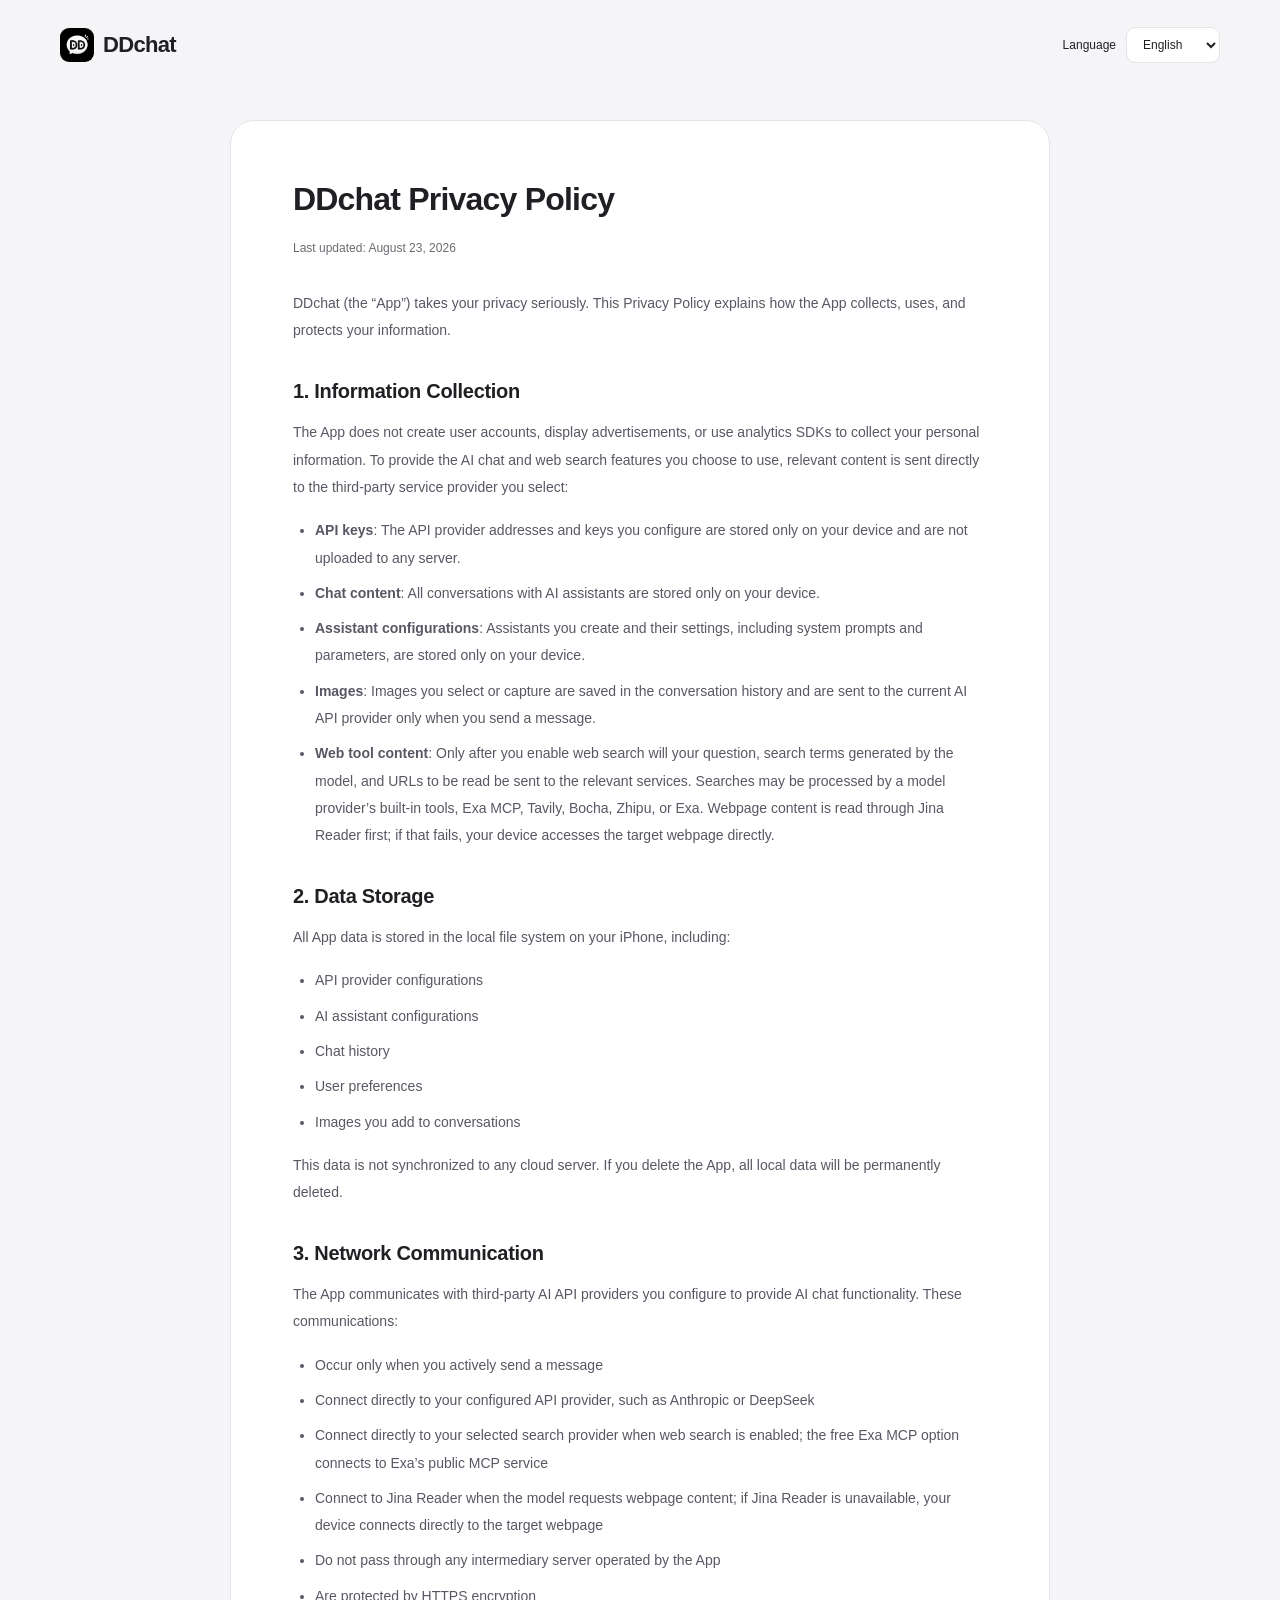
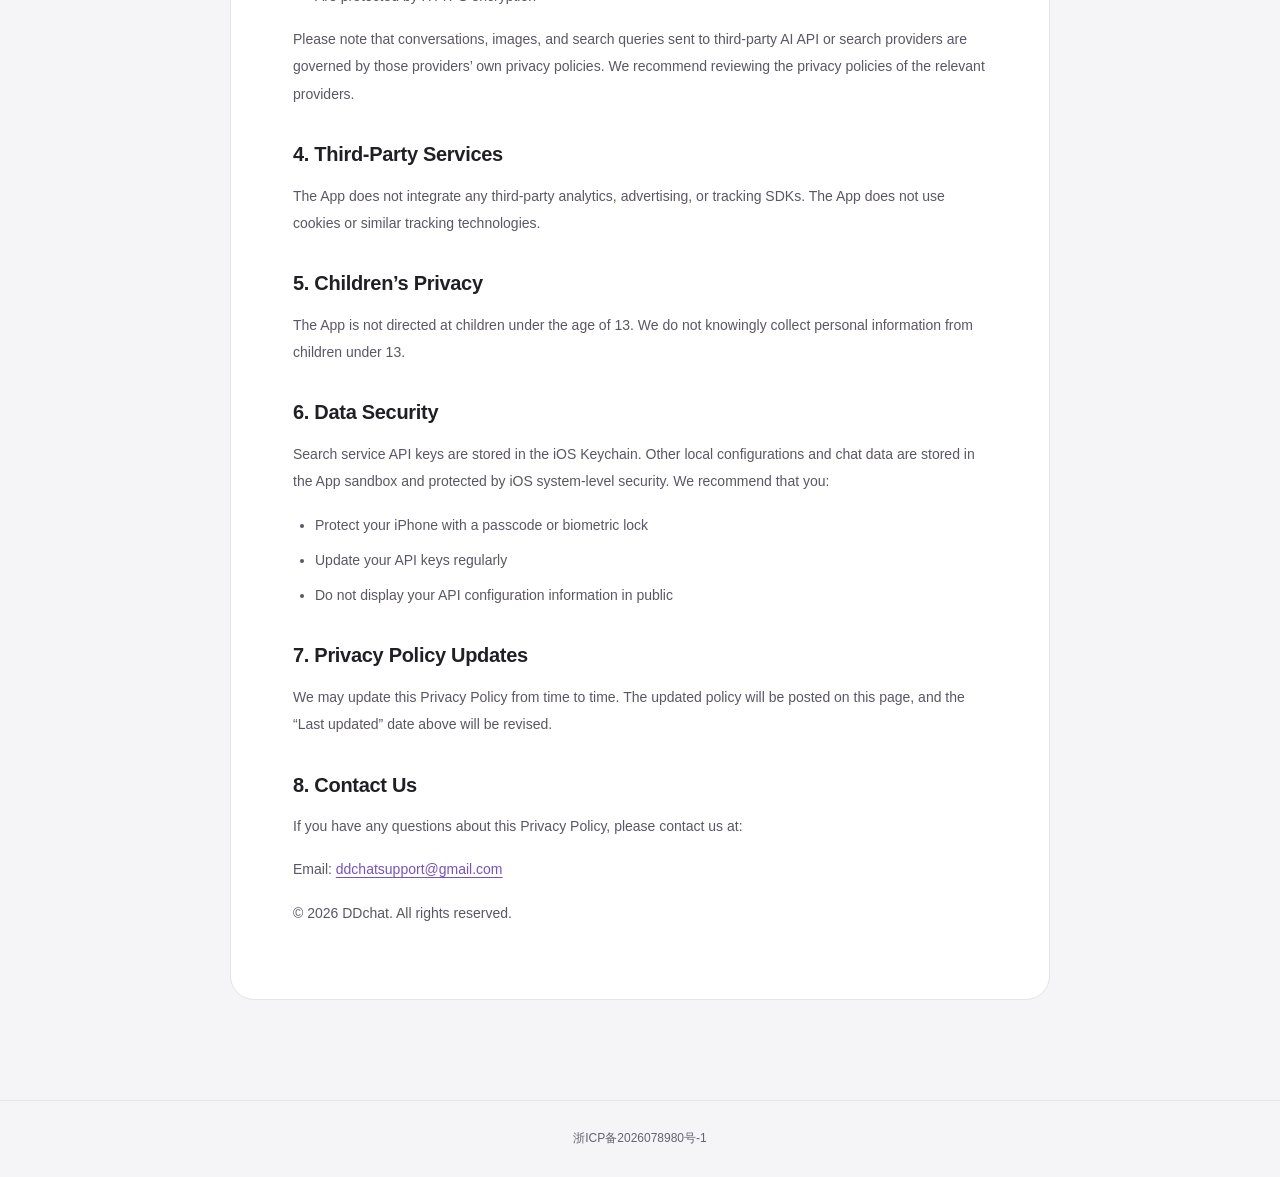
==== commit 2b090572: "fix: publish official DDchat website with current copy and ICP footer" ====
--- a/privacy-policy.html
+++ b/privacy-policy.html
@@ -6,7 +6,7 @@
 <title>DDchat 隐私政策</title>
 <meta name="theme-color" content="#f7f6f9">
 <link rel="icon" href="assets/app-icon.webp" type="image/webp">
-<link rel="stylesheet" href="assets/site.css">
+<link rel="stylesheet" href="assets/site.css?v=20260921-official">
 </head>
 <body class="policy-page">
 
@@ -340,6 +340,7 @@
     <div class="footer"><p>&copy; 2026 DDchat. All rights reserved.</p></div>
   </article>
 </main>
+<footer class="site-footer"><p class="icp-filing"><a href="https://beian.miit.gov.cn/" target="_blank" rel="noopener noreferrer">浙ICP备2026078980号-1</a></p></footer>
 
 <script>
   const languageSelect = document.getElementById('language-select');
--- a/assets/site.css
+++ b/assets/site.css
@@ -2233,3 +2233,23 @@
     font-size: clamp(29px,8.8vw,44px);
   }
 }
+
+
+/* Public registration link, separate from the DDchat brand. */
+.icp-filing {
+  margin: 0;
+  padding: 0 20px 16px;
+  color: #65616f;
+  text-align: center;
+  font-size: 12px;
+  line-height: 1.6;
+}
+.icp-filing a {
+  display: inline-flex;
+  align-items: center;
+  min-height: 44px;
+  color: inherit;
+  text-decoration: none;
+}
+.icp-filing a:hover { text-decoration: underline; }
+.policy-page .icp-filing { padding-top: 16px; }
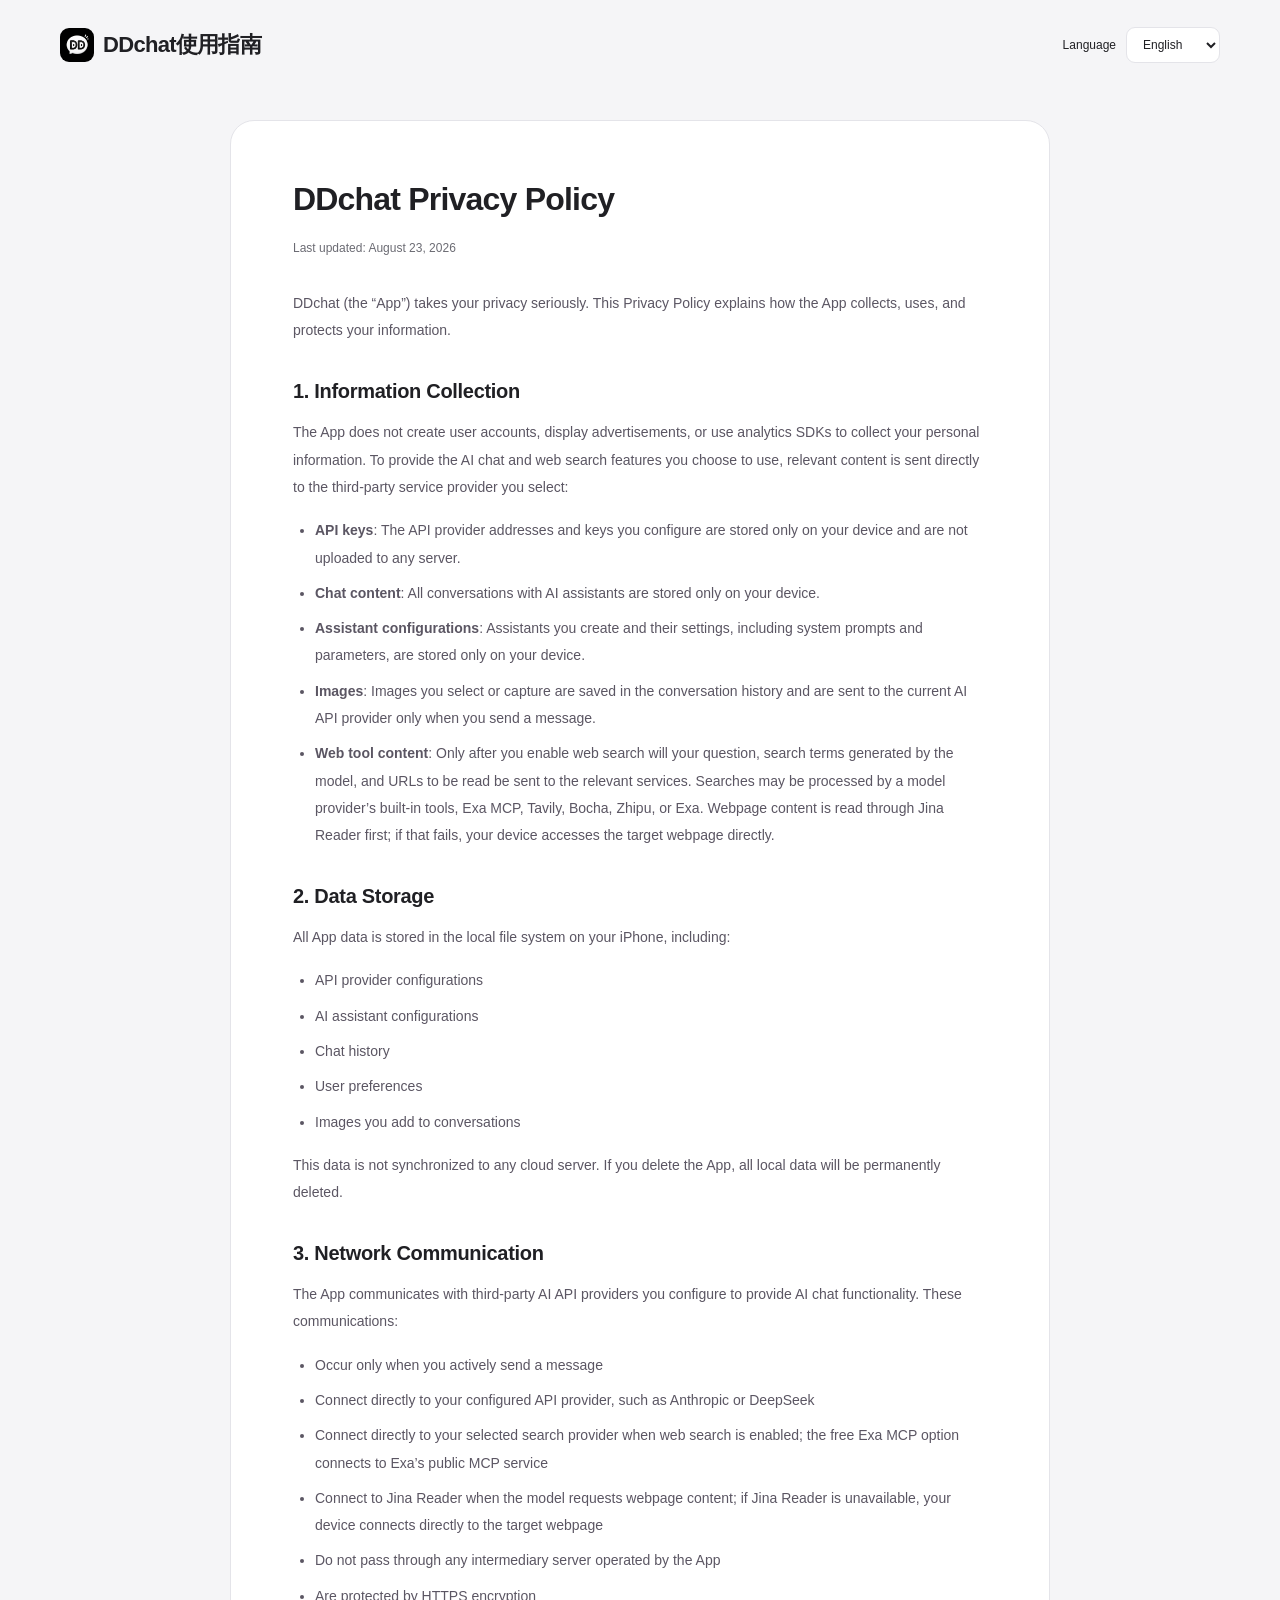
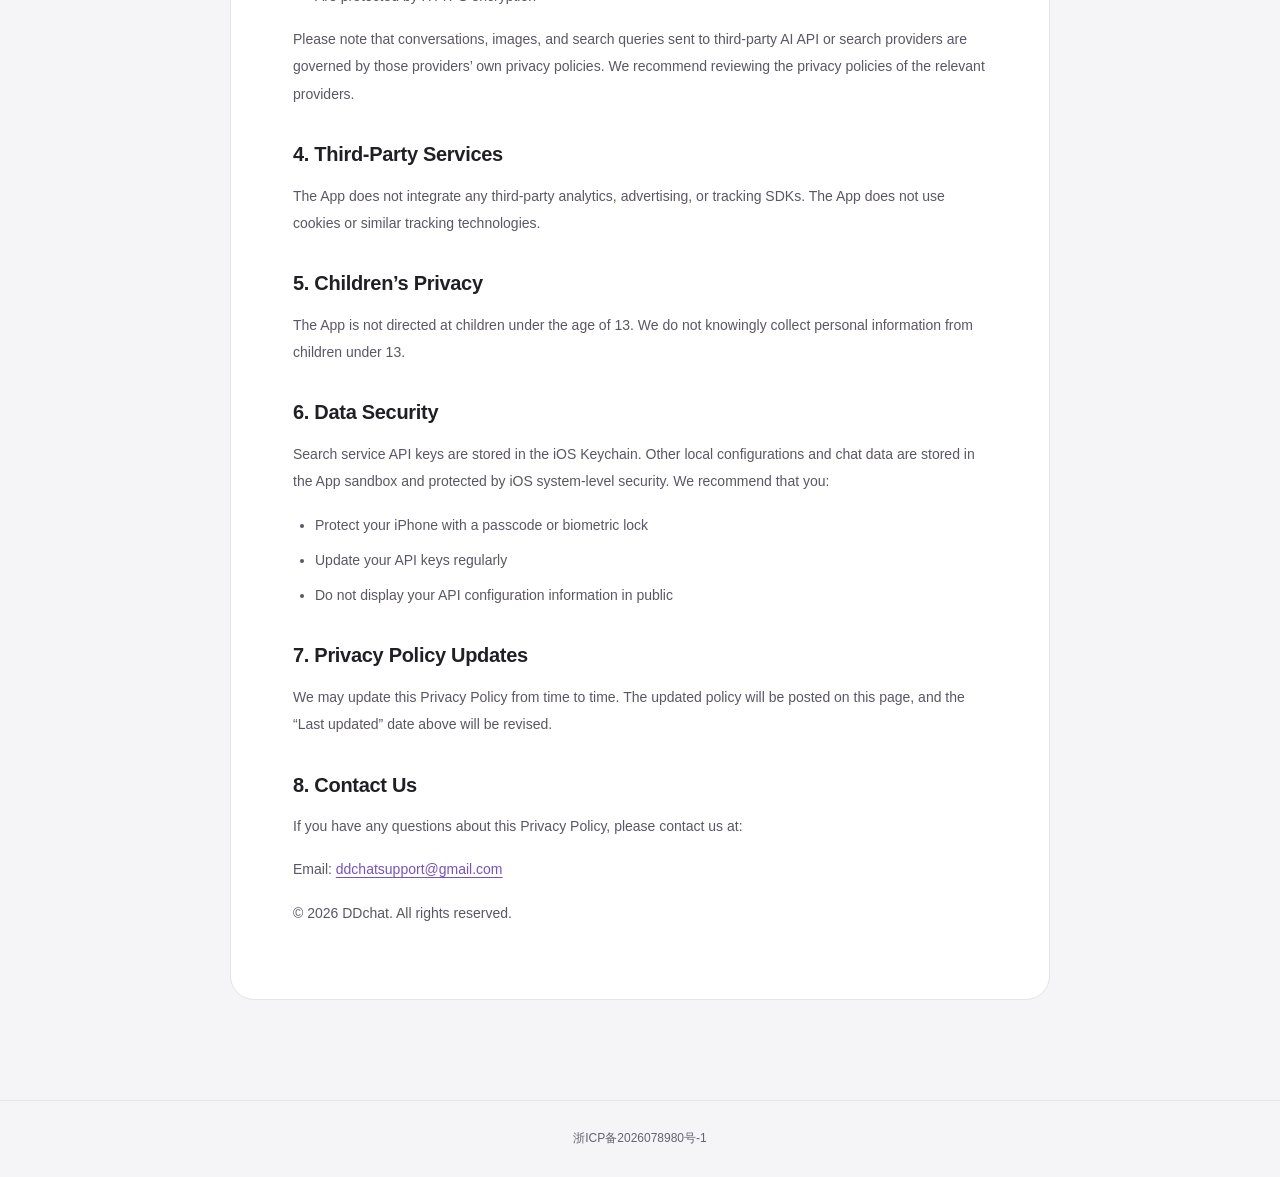
==== commit 503f335f: "fix: match website name to registered filing" ====
--- a/privacy-policy.html
+++ b/privacy-policy.html
@@ -3,15 +3,16 @@
 <head>
 <meta charset="UTF-8">
 <meta name="viewport" content="width=device-width, initial-scale=1.0">
-<title>DDchat 隐私政策</title>
+<title>DDchat使用指南 — 隐私政策</title>
 <meta name="theme-color" content="#f7f6f9">
 <link rel="icon" href="assets/app-icon.webp" type="image/webp">
-<link rel="stylesheet" href="assets/site.css?v=20260921-official">
+<link rel="stylesheet" href="assets/site.css?v=20260921-focus">
+<script src="assets/focus.js?v=20260921-focus" defer></script>
 </head>
 <body class="policy-page">
 
 <header class="container policy-header">
-  <a class="brand" id="policy-home" href="index.html?lang=zh-Hans"><img src="assets/app-icon.webp" width="34" height="34" alt=""><span>DDchat</span></a>
+  <a class="brand" id="policy-home" href="index.html?lang=zh-Hans"><img src="assets/app-icon.webp" width="34" height="34" alt=""><span>DDchat使用指南</span></a>
 <div class="language-bar">
   <label for="language-select">Language</label>
   <select id="language-select" aria-label="Language">
@@ -347,11 +348,11 @@
   const policies = Array.from(document.querySelectorAll('[data-language]'));
   const supportedLanguages = policies.map((policy) => policy.dataset.language);
   const titles = {
-    'zh-Hans': 'DDchat 隐私政策',
-    'zh-Hant': 'DDchat 隱私政策',
-    en: 'DDchat Privacy Policy',
-    ja: 'DDchat プライバシーポリシー',
-    ko: 'DDchat 개인정보 처리방침'
+    'zh-Hans': 'DDchat使用指南 — 隐私政策',
+    'zh-Hant': 'DDchat使用指南 — 隱私政策',
+    en: 'DDchat使用指南 — Privacy Policy',
+    ja: 'DDchat使用指南 — プライバシーポリシー',
+    ko: 'DDchat使用指南 — 개인정보 처리방침'
   };
 
   function normalizedLanguage(language) {
--- a/assets/site.css
+++ b/assets/site.css
@@ -84,8 +84,19 @@
 }
 
 :focus-visible {
-  outline:3px solid #8661be;
-  outline-offset:5px
+  outline:2px solid #737379;
+  outline-offset:3px
+}
+
+/* Native selects can retain :focus-visible after a pointer opens the menu. */
+html[data-focus-input="pointer"] :focus {
+  outline:none
+}
+
+@media(forced-colors:active) {
+  :focus-visible {
+    outline-color:Highlight
+  }
 }
 
 .container {
@@ -225,9 +236,14 @@
   min-height:44px;
   padding:5px 0;
   border:0;
+  border-radius:8px;
   background:transparent;
   font-size:11px;
   cursor:pointer
+}
+
+.language-control select:hover {
+  background:#20202409
 }
 
 .header-download {
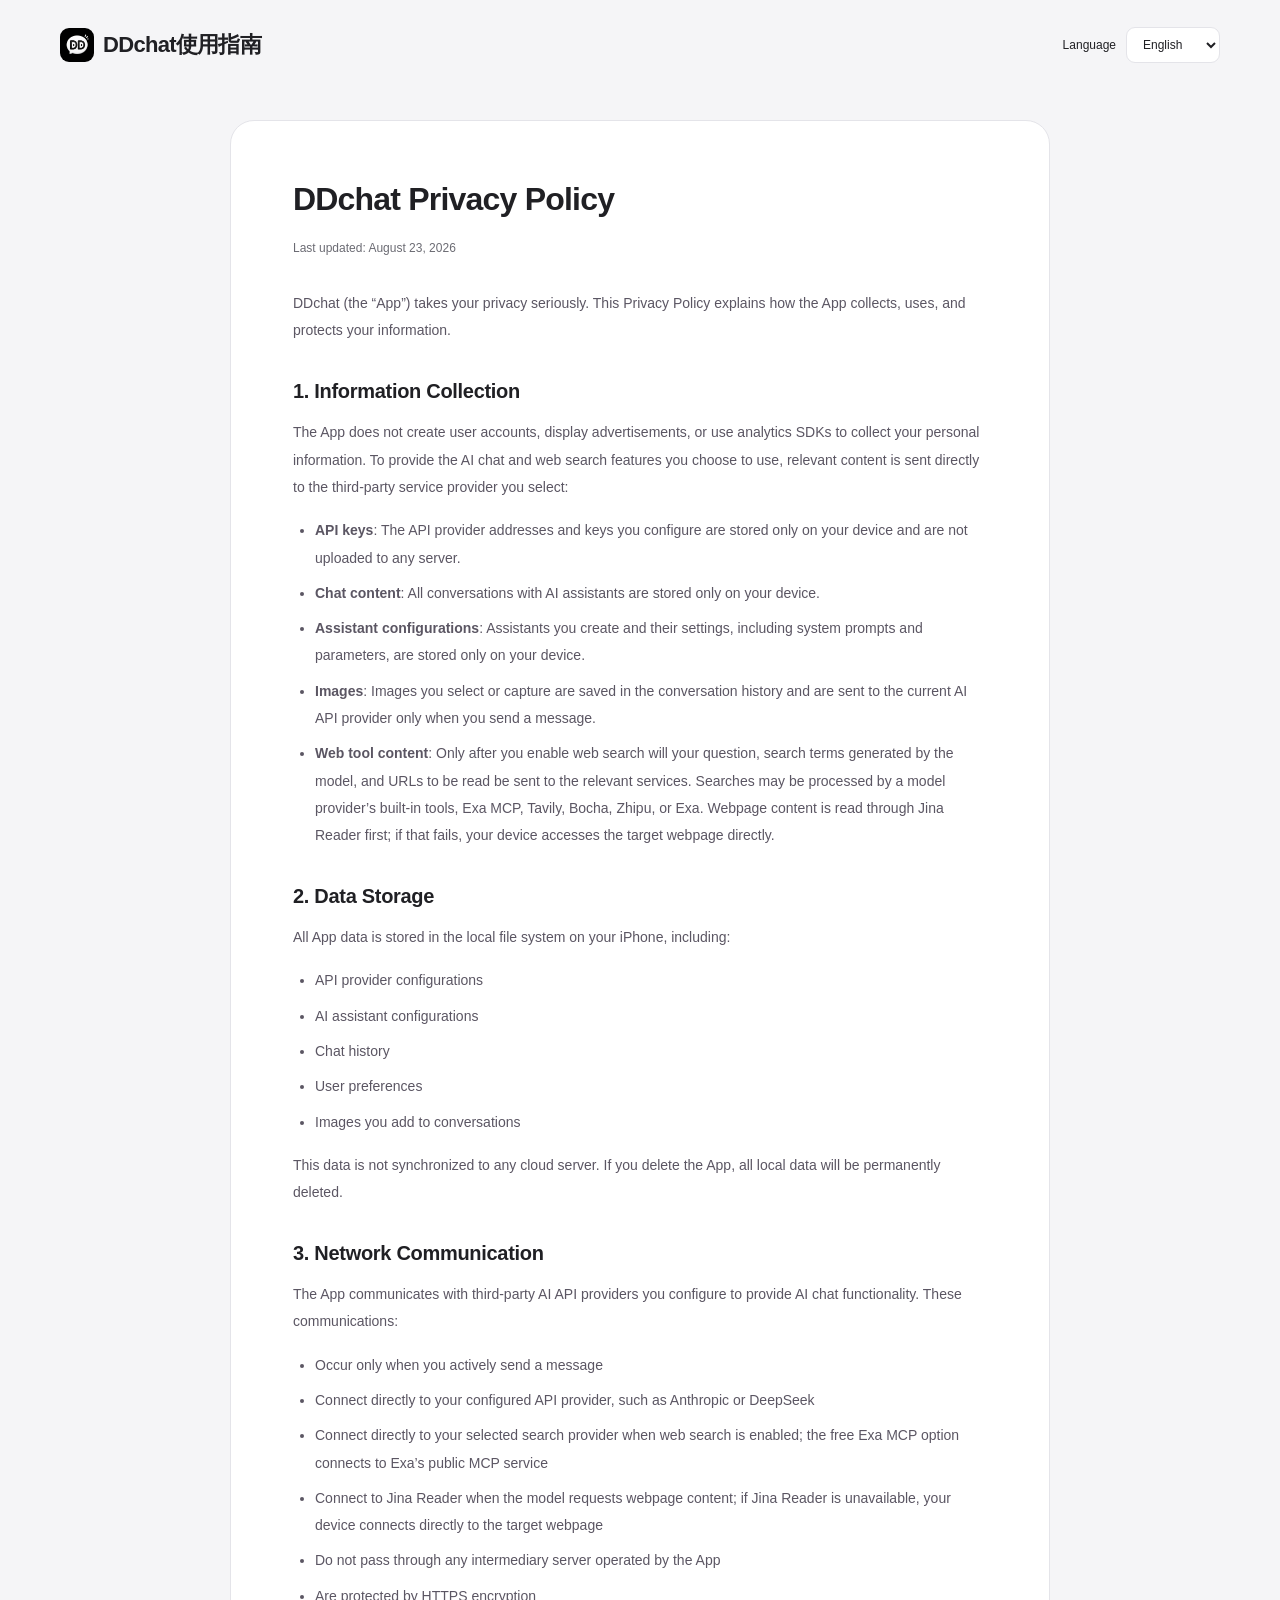
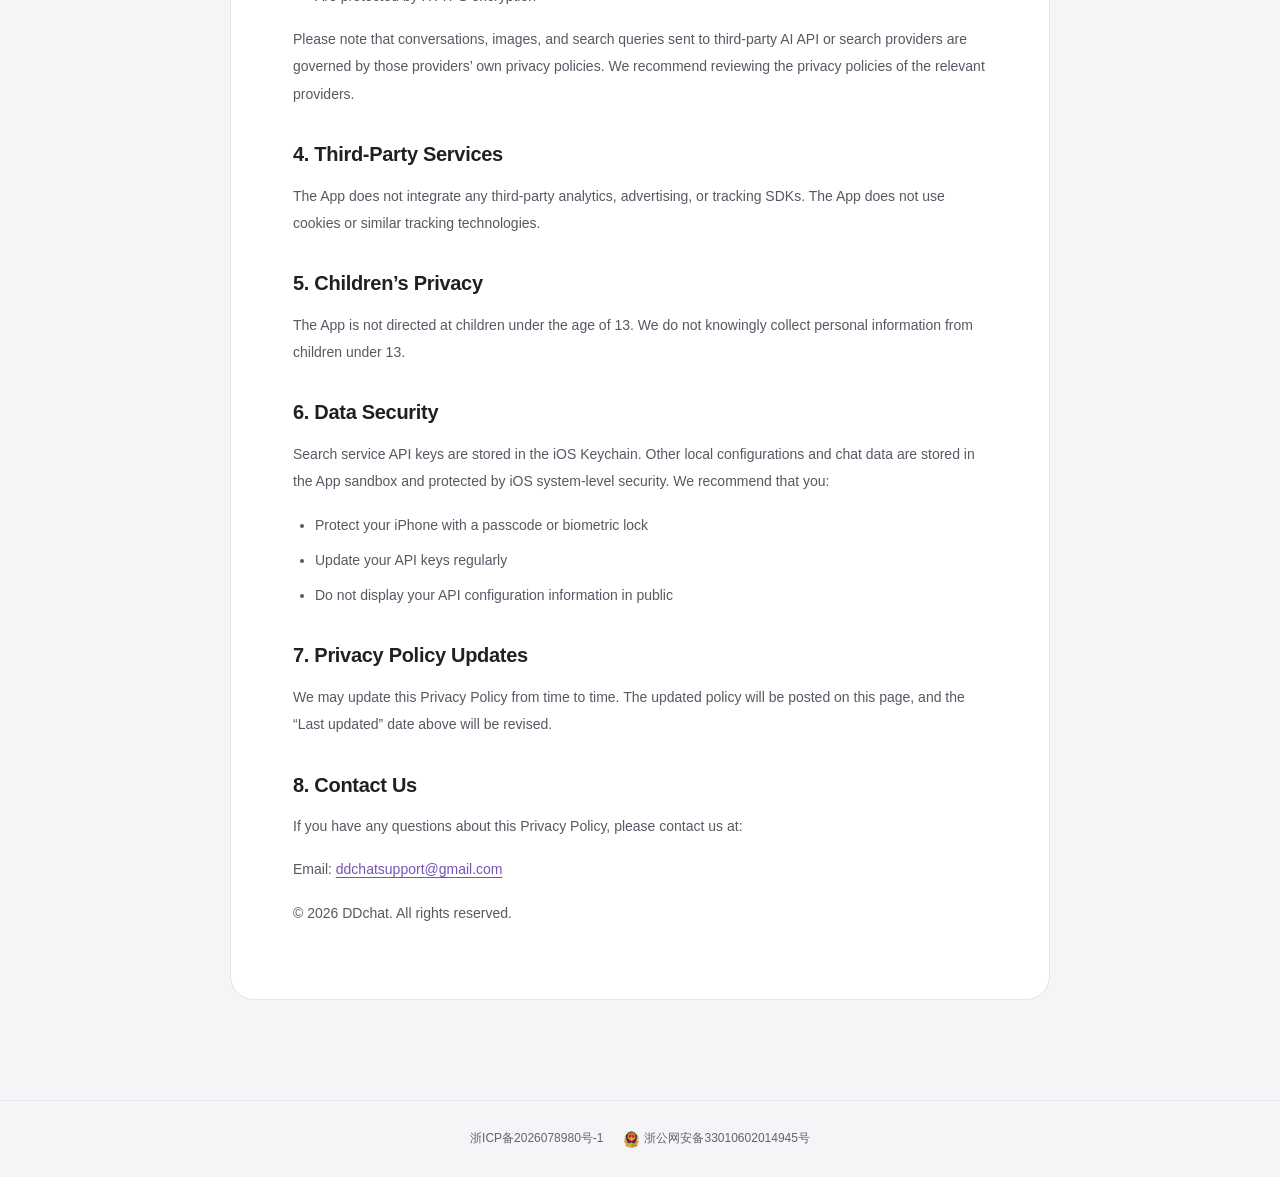
==== commit 0dacbe33: "fix: display approved police filing on website" ====
--- a/privacy-policy.html
+++ b/privacy-policy.html
@@ -6,7 +6,7 @@
 <title>DDchat使用指南 — 隐私政策</title>
 <meta name="theme-color" content="#f7f6f9">
 <link rel="icon" href="assets/app-icon.webp" type="image/webp">
-<link rel="stylesheet" href="assets/site.css?v=20260921-focus">
+<link rel="stylesheet" href="assets/site.css?v=20260930-police-filing">
 <script src="assets/focus.js?v=20260921-focus" defer></script>
 </head>
 <body class="policy-page">
@@ -341,7 +341,7 @@
     <div class="footer"><p>&copy; 2026 DDchat. All rights reserved.</p></div>
   </article>
 </main>
-<footer class="site-footer"><p class="icp-filing"><a href="https://beian.miit.gov.cn/" target="_blank" rel="noopener noreferrer">浙ICP备2026078980号-1</a></p></footer>
+<footer class="site-footer"><p class="icp-filing"><a href="https://beian.miit.gov.cn/" target="_blank" rel="noopener noreferrer">浙ICP备2026078980号-1</a><a href="https://beian.mps.gov.cn/#/query/webSearch?code=33010602014945" target="_blank" rel="noopener noreferrer"><img src="assets/police-filing.png" width="16" height="17" alt="">浙公网安备33010602014945号</a></p></footer>
 
 <script>
   const languageSelect = document.getElementById('language-select');
--- a/assets/site.css
+++ b/assets/site.css
@@ -2251,8 +2251,13 @@
 }
 
 
-/* Public registration link, separate from the DDchat brand. */
+/* Official registration links stay together and wrap on narrow screens. */
 .icp-filing {
+  display: flex;
+  flex-wrap: wrap;
+  align-items: center;
+  justify-content: center;
+  column-gap: 20px;
   margin: 0;
   padding: 0 20px 16px;
   color: #65616f;
@@ -2263,9 +2268,12 @@
 .icp-filing a {
   display: inline-flex;
   align-items: center;
+  gap: 5px;
+  white-space: nowrap;
   min-height: 44px;
   color: inherit;
   text-decoration: none;
 }
+.icp-filing img { flex-shrink: 0; object-fit: contain; }
 .icp-filing a:hover { text-decoration: underline; }
 .policy-page .icp-filing { padding-top: 16px; }
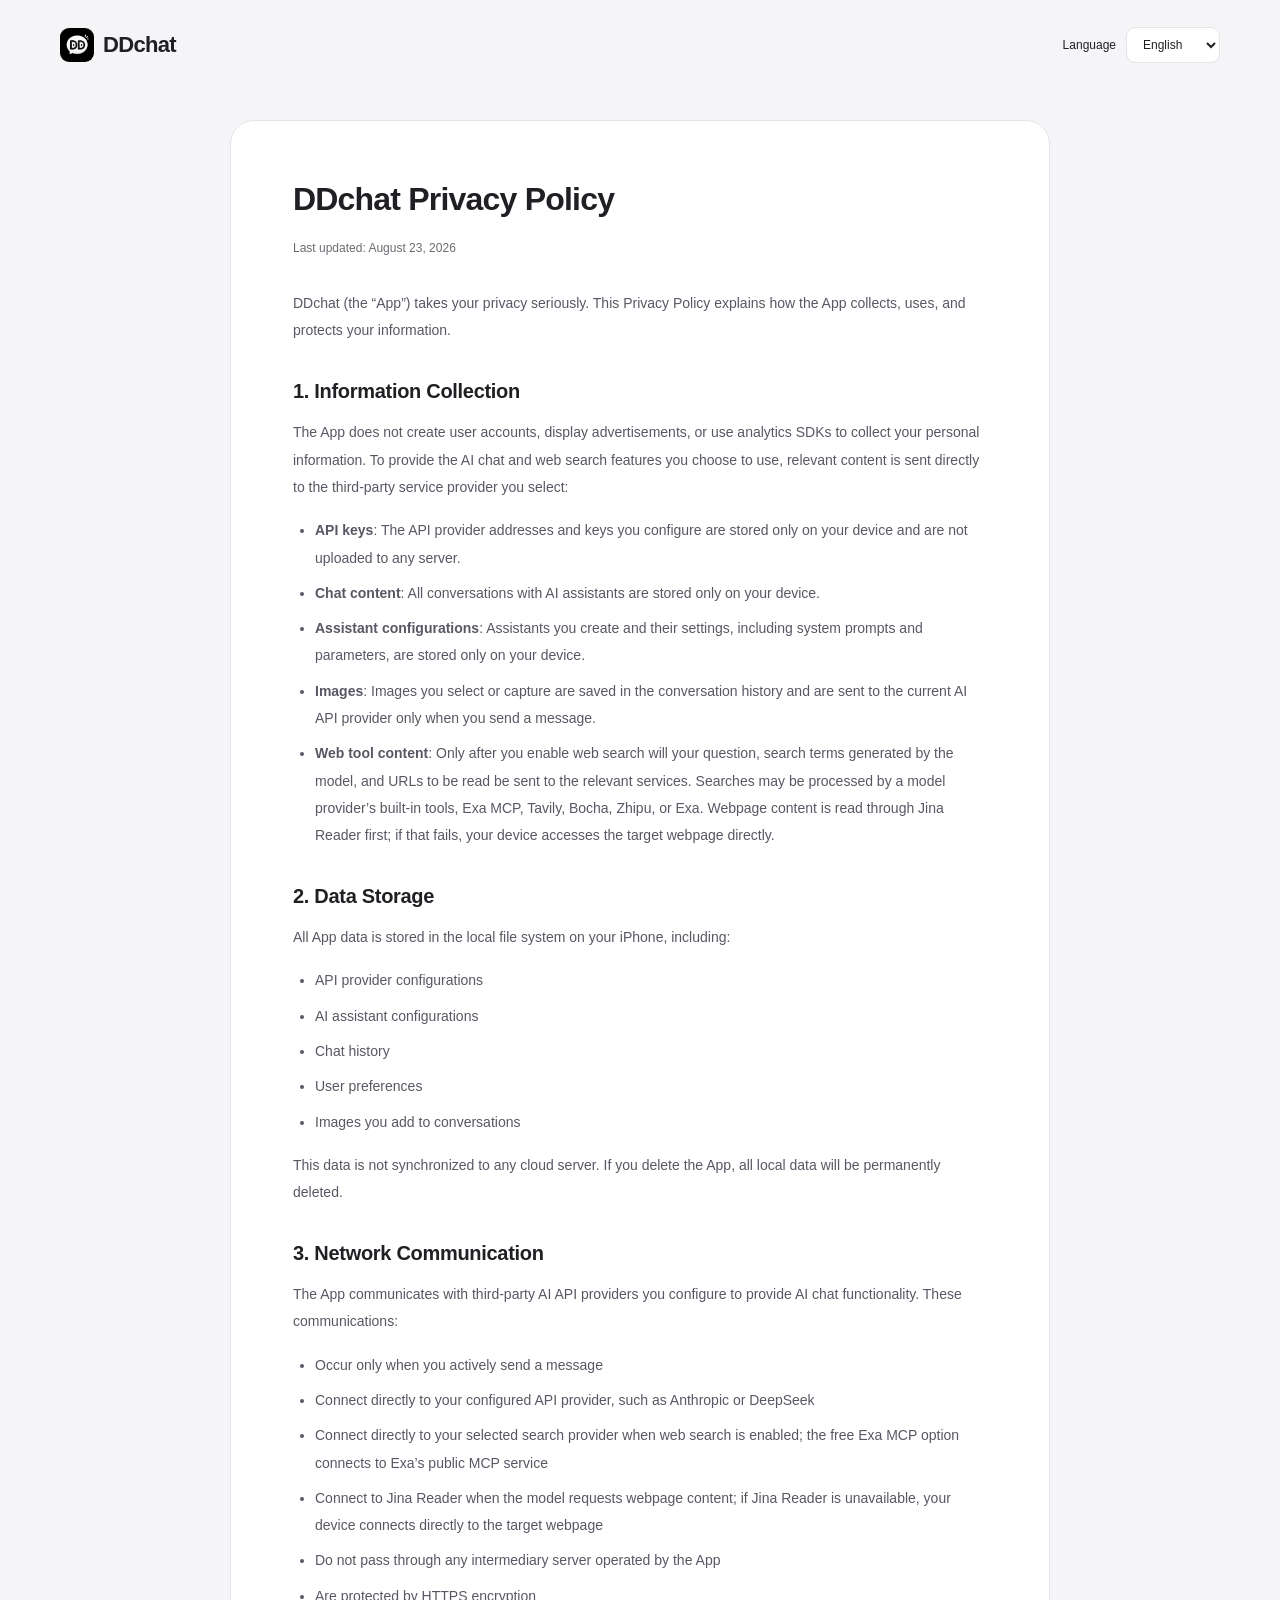
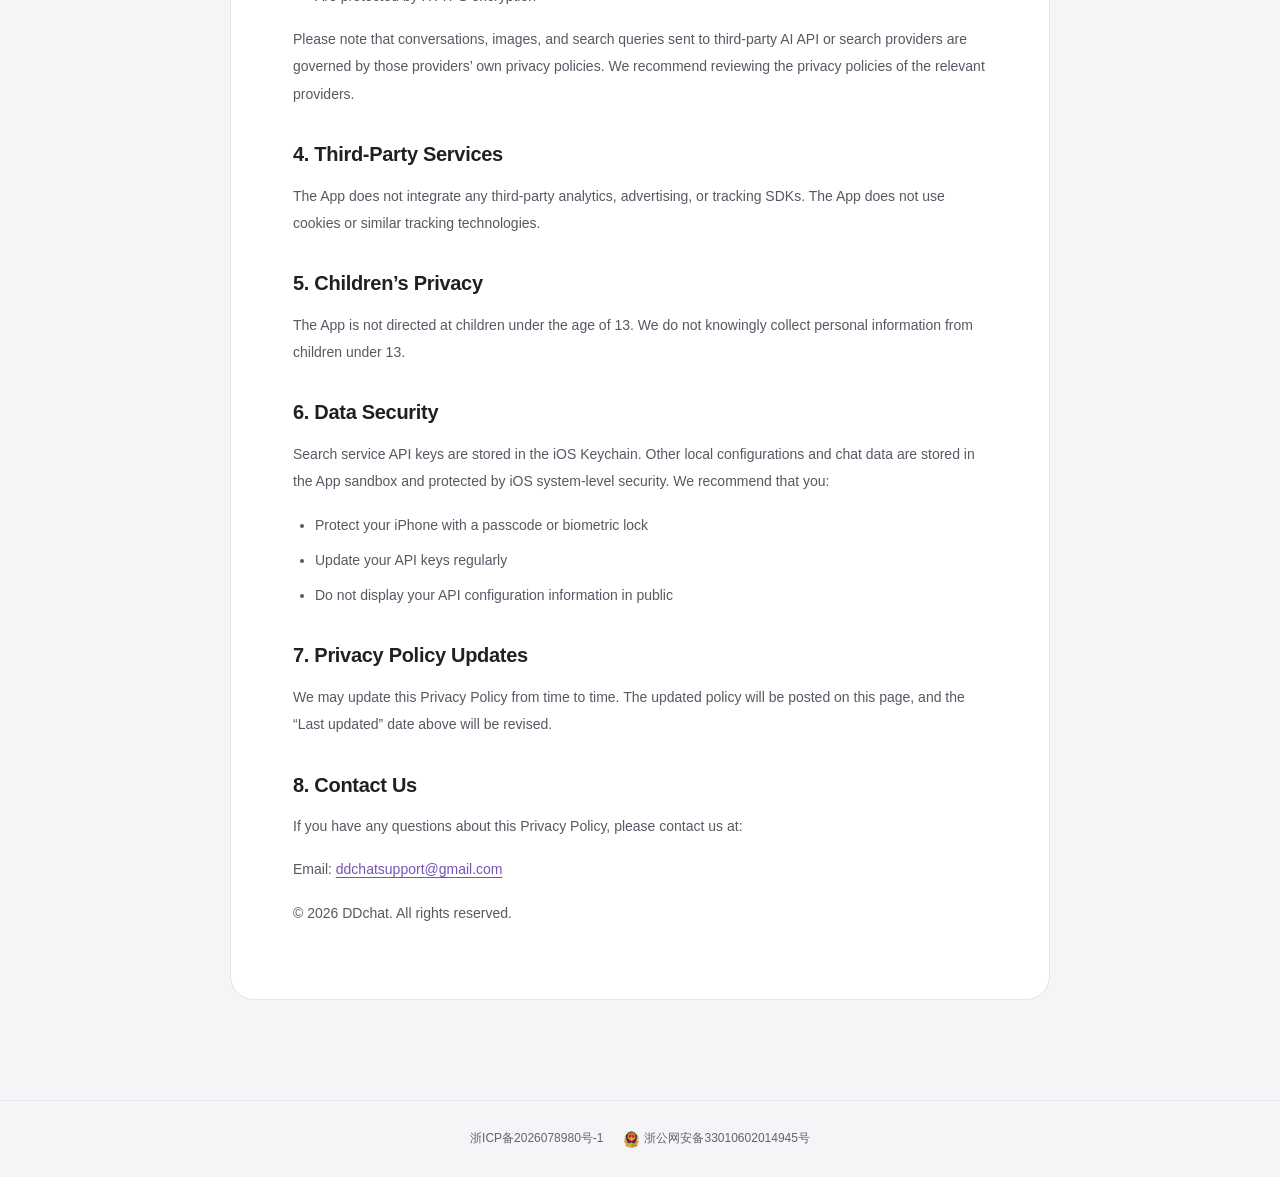
==== commit f0977d99: "fix: restore DDchat website branding" ====
--- a/privacy-policy.html
+++ b/privacy-policy.html
@@ -3,7 +3,7 @@
 <head>
 <meta charset="UTF-8">
 <meta name="viewport" content="width=device-width, initial-scale=1.0">
-<title>DDchat使用指南 — 隐私政策</title>
+<title>DDchat — 隐私政策</title>
 <meta name="theme-color" content="#f7f6f9">
 <link rel="icon" href="assets/app-icon.webp" type="image/webp">
 <link rel="stylesheet" href="assets/site.css?v=20260930-police-filing">
@@ -12,7 +12,7 @@
 <body class="policy-page">
 
 <header class="container policy-header">
-  <a class="brand" id="policy-home" href="index.html?lang=zh-Hans"><img src="assets/app-icon.webp" width="34" height="34" alt=""><span>DDchat使用指南</span></a>
+  <a class="brand" id="policy-home" href="index.html?lang=zh-Hans"><img src="assets/app-icon.webp" width="34" height="34" alt=""><span>DDchat</span></a>
 <div class="language-bar">
   <label for="language-select">Language</label>
   <select id="language-select" aria-label="Language">
@@ -348,11 +348,11 @@
   const policies = Array.from(document.querySelectorAll('[data-language]'));
   const supportedLanguages = policies.map((policy) => policy.dataset.language);
   const titles = {
-    'zh-Hans': 'DDchat使用指南 — 隐私政策',
-    'zh-Hant': 'DDchat使用指南 — 隱私政策',
-    en: 'DDchat使用指南 — Privacy Policy',
-    ja: 'DDchat使用指南 — プライバシーポリシー',
-    ko: 'DDchat使用指南 — 개인정보 처리방침'
+    'zh-Hans': 'DDchat — 隐私政策',
+    'zh-Hant': 'DDchat — 隱私政策',
+    en: 'DDchat — Privacy Policy',
+    ja: 'DDchat — プライバシーポリシー',
+    ko: 'DDchat — 개인정보 처리방침'
   };
 
   function normalizedLanguage(language) {
